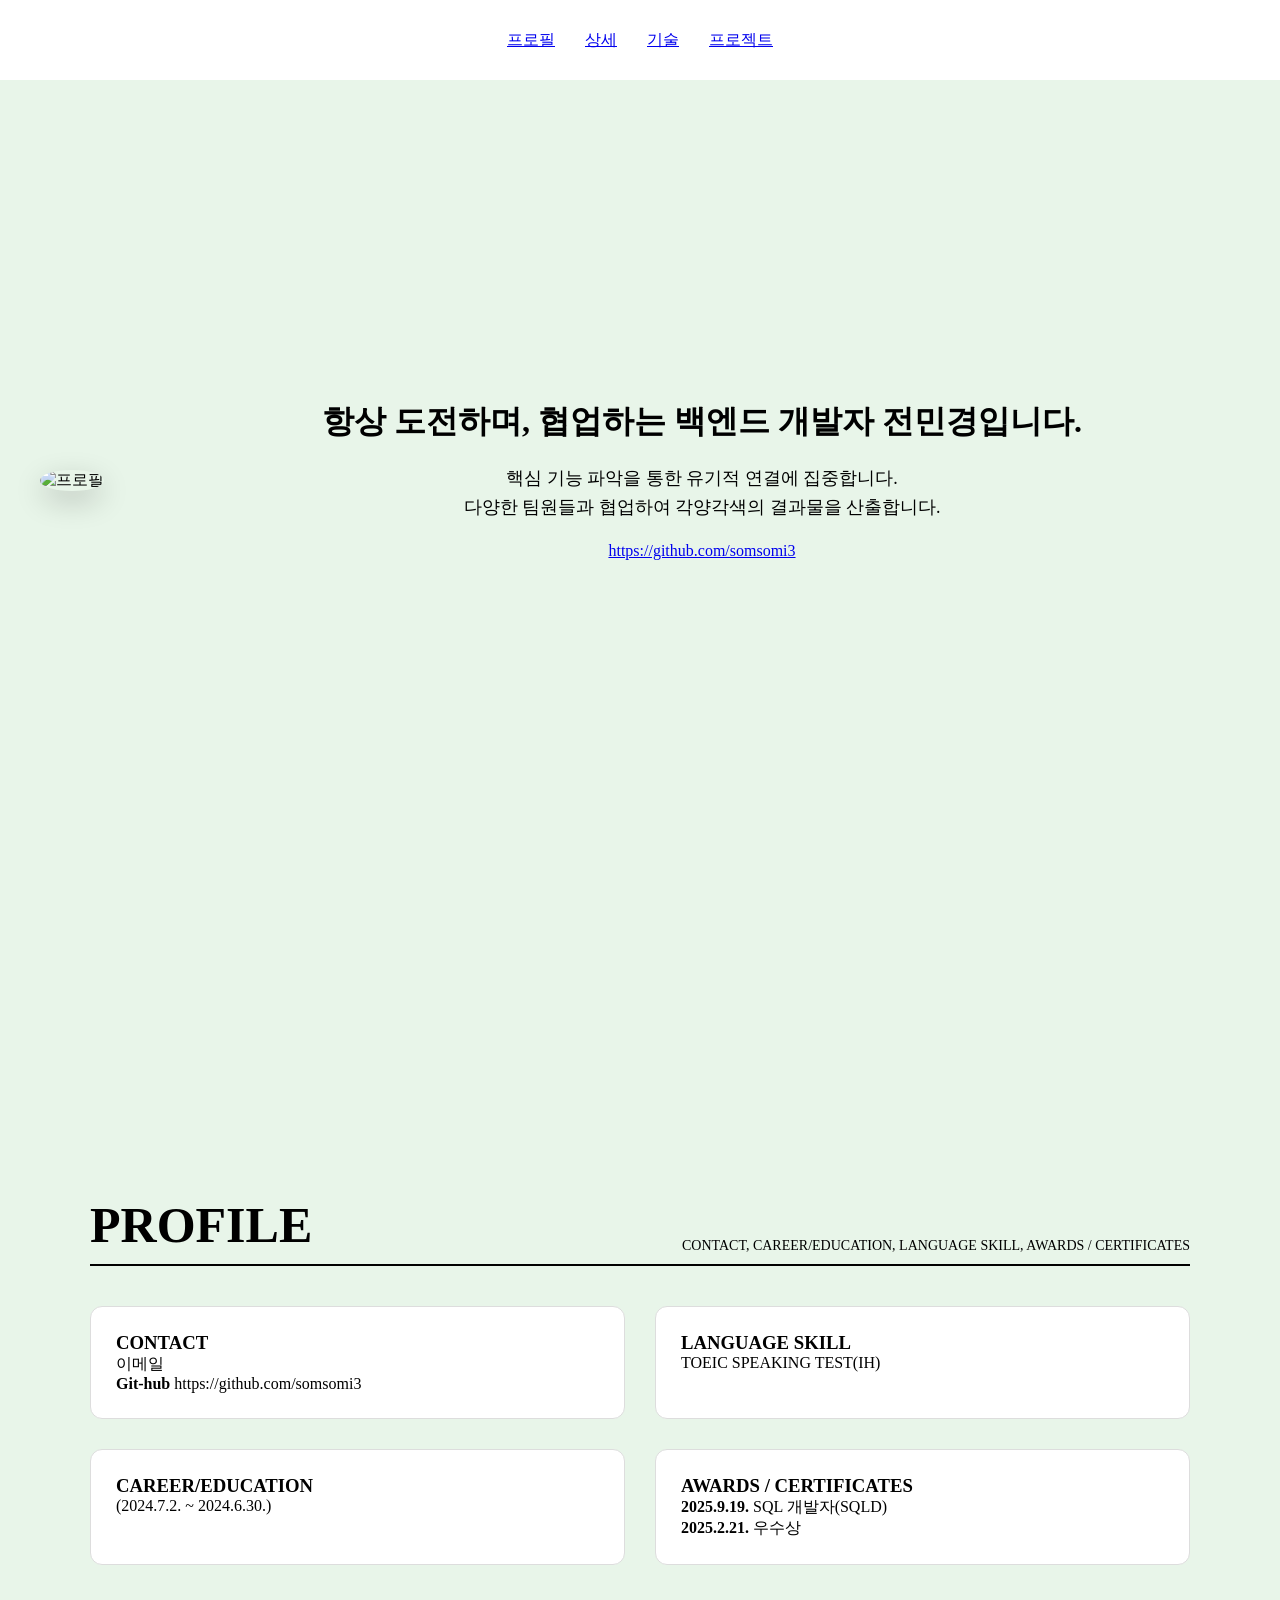
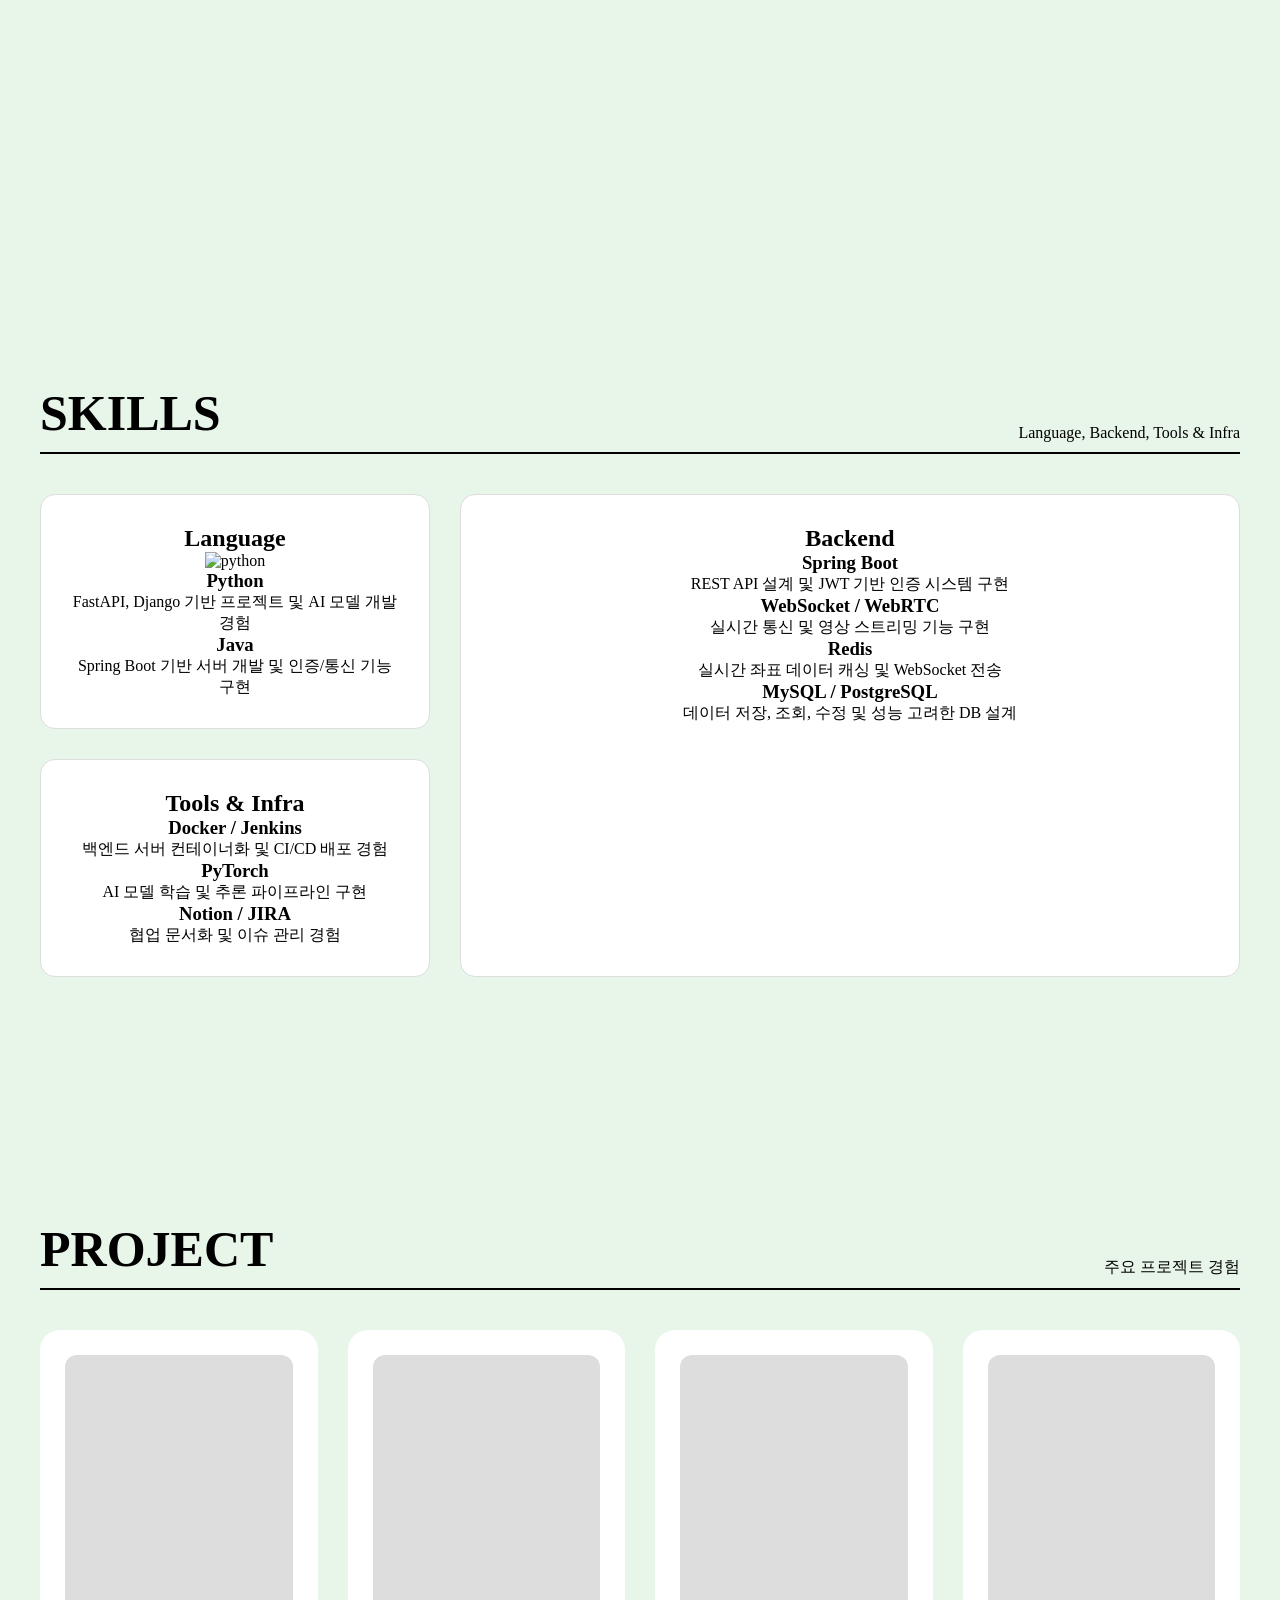
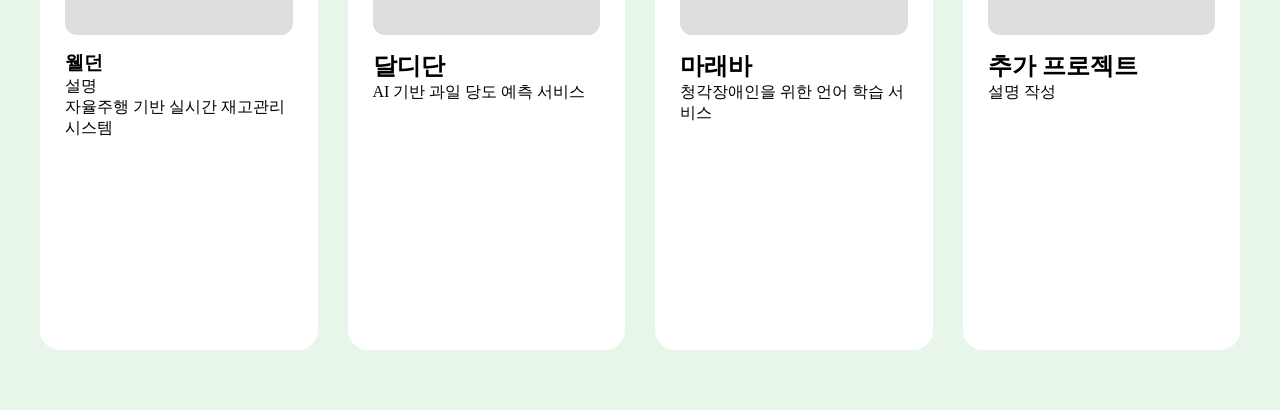
==== index.html @ eb0f0370 "feat: 포트폴리오 반응형 UI 개선 및 페이지 이동 기능 구현" ====
<!DOCTYPE html>
<html lang="ko">
<head>
  <meta charset="UTF-8">
  <title>배추 포트폴리오</title>
  <link rel="stylesheet" href="css/style.css">
</head>

<body>

<nav class="navbar">
  <a href="#page1">프로필</a>
  <a href="#page2">상세</a>
  <a href="#page3">기술</a>
  <a href="#page4">프로젝트</a>
</nav>

<section id="page1" class="page first-page">
  <div class="profile-container">

    <!-- 왼쪽 사진 -->
    <div class="profile-left">
      <img src="profile.jpg" alt="프로필">
    </div>

    <!-- 오른쪽 내용 -->
    <div class="profile-right">
      <h1>항상 도전하며, 협업하는 백엔드 개발자 전민경입니다.</h1>

      <p class="desc">
        핵심 기능 파악을 통한 유기적 연결에 집중합니다.<br>
        다양한 팀원들과 협업하여 각양각색의 결과물을 산출합니다.
      </p>

      <a href="https://github.com/somsomi3" target="_blank">
        https://github.com/somsomi3
      </a>
    </div>

  </div>
</section>

<section id="page2" class="page">
  <div class="detail-container">

    <!-- 제목 -->
    <div class="detail-header">
      <h1>PROFILE</h1>
      <p>CONTACT, CAREER/EDUCATION, LANGUAGE SKILL, AWARDS / CERTIFICATES</p>
    </div>

    <div class="detail-view">
    <!-- 내용 (🔥 구조 변경됨) -->
        <div class="detail-content">

        <div class="block">
            <h3>CONTACT</h3>
            <p>이메일</p>
            <p><b>Git-hub</b> https://github.com/somsomi3</p>
        </div>

        <div class="block">
            <h3>LANGUAGE SKILL</h3>
            <p>TOEIC SPEAKING TEST(IH)</p>
        </div>

        <div class="block">
            <h3>CAREER/EDUCATION</h3>
            <p>(2024.7.2. ~ 2024.6.30.)</p>
        </div>

        <div class="block">
            <h3>AWARDS / CERTIFICATES</h3>
            <p><b>2025.9.19.</b> SQL 개발자(SQLD)</p>
            <p><b>2025.2.21.</b> 우수상</p>
        </div>

        </div>
    </div>
    <!-- 🔥 dots -->
    <div class="dots detail-dots">
      <span class="dot active" onclick="goDetailSlide(0)"></span>
      <span class="dot" onclick="goDetailSlide(1)"></span>
      <span class="dot" onclick="goDetailSlide(2)"></span>
      <span class="dot" onclick="goDetailSlide(3)"></span>
    </div>

  </div>
</section>
<script>
function goDetailSlide(index) {
  const grid = document.querySelector('.detail-content');
  const view = document.querySelector('.detail-view');
  const dots = document.querySelectorAll('.detail-dots .dot');

  const viewWidth = view.clientWidth;

  grid.style.transform = `translateX(-${index * viewWidth}px)`;

  dots.forEach(dot => dot.classList.remove('active'));
  dots[index].classList.add('active');
}
</script>


<section id="page3" class="page">
  <div class="skill-container">

    <!-- 헤더 -->
    <div class="skill-header">
      <h1>SKILLS</h1>
      <p>Language, Backend, Tools & Infra</p>
    </div>

    <!-- 본문 -->
     <div class="skill-view">
    <div class="skill-grid">

      <!-- Language -->
      <div class="skill-card">
        <h2>Language</h2>

        <div class="skill-item">
          <div class="skill-row">
            <img src="icons/python.png" alt="python">
            <h3>Python</h3>
          </div>
          <p>FastAPI, Django 기반 프로젝트 및 AI 모델 개발 경험</p>
        </div>

        <div class="skill-item">
          <h3>Java</h3>
          <p>Spring Boot 기반 서버 개발 및 인증/통신 기능 구현</p>
        </div>
      </div>

      <!-- Backend (크게) -->
      <div class="skill-card backend">
        <h2>Backend</h2>

        <div class="skill-item">
          <h3>Spring Boot</h3>
          <p>REST API 설계 및 JWT 기반 인증 시스템 구현</p>
        </div>

        <div class="skill-item">
          <h3>WebSocket / WebRTC</h3>
          <p>실시간 통신 및 영상 스트리밍 기능 구현</p>
        </div>

        <div class="skill-item">
          <h3>Redis</h3>
          <p>실시간 좌표 데이터 캐싱 및 WebSocket 전송</p>
        </div>

        <div class="skill-item">
          <h3>MySQL / PostgreSQL</h3>
          <p>데이터 저장, 조회, 수정 및 성능 고려한 DB 설계</p>
        </div>
      </div>

      <!-- Tools -->
      <div class="skill-card">
        <h2>Tools & Infra</h2>

        <div class="skill-item">
          <h3>Docker / Jenkins</h3>
          <p>백엔드 서버 컨테이너화 및 CI/CD 배포 경험</p>
        </div>

        <div class="skill-item">
          <h3>PyTorch</h3>
          <p>AI 모델 학습 및 추론 파이프라인 구현</p>
        </div>

        <div class="skill-item">
          <h3>Notion / JIRA</h3>
          <p>협업 문서화 및 이슈 관리 경험</p>
        </div>
      </div>

    </div>
    </div>
    <div class="dots skill-dots">
        <span class="dot active" onclick="goSkillSlide(0)"></span>
        <span class="dot" onclick="goSkillSlide(1)"></span>
        <span class="dot" onclick="goSkillSlide(2)"></span>
    </div>
  </div>
  
</section>
<script>
function goSkillSlide(index) {
  const grid = document.querySelector('.skill-grid');
  const view = document.querySelector('.skill-view');
  const dots = document.querySelectorAll('.skill-dots .dot');

  const viewWidth = view.clientWidth;

  grid.style.transform = `translateX(-${index * viewWidth}px)`;

  dots.forEach(dot => dot.classList.remove('active'));
  dots[index].classList.add('active');
}
</script>


<section id="page4" class="page">
   <div class="project-container">
 
    <!-- 헤더 -->
    <div class="project-header">
      <h1>PROJECT</h1>
      <p>주요 프로젝트 경험</p>
    </div>

    <!-- 카드 영역 -->
    <div class="project-view">
      <div class="project-grid">


        <a href="projects/welldone.html" class="project-card">
            <div class="card-image"></div>
            <h3>웰던</h3>
            <p>설명</p>
            <p>자율주행 기반 실시간 재고관리 시스템</p>
        </a>


        <div class="project-card">
        <div class="card-image"></div>
        <h2>달디단</h2>
        <p>AI 기반 과일 당도 예측 서비스</p>
        </div>

        <div class="project-card">
        <div class="card-image"></div>
        <h2>마래바</h2>
        <p>청각장애인을 위한 언어 학습 서비스</p>
        </div>

        <div class="project-card">
        <div class="card-image"></div>
        <h2>추가 프로젝트</h2>
        <p>설명 작성</p>
        </div>

      </div>
    </div>

        <!-- 🔥 점 추가 -->
        <div class="dots">
        <span class="dot active" onclick="goSlide(0)"></span>
        <span class="dot" onclick="goSlide(1)"></span>
        <span class="dot" onclick="goSlide(2)"></span>
        <span class="dot" onclick="goSlide(3)"></span>
        </div>

  </div>
</section>
<script>
function goSlide(index) {
  const grid = document.querySelector('.project-grid');
  const view = document.querySelector('.project-view');
  const dots = document.querySelectorAll('.project-container .dot');

  const viewWidth = view.clientWidth; // 🔥 핵심 수정

  grid.style.transform = `translateX(-${index * viewWidth}px)`;

  dots.forEach(dot => dot.classList.remove('active'));
  dots[index].classList.add('active');
}
</script>
</body>
</html>
---- css/style.css ----
/* 기본 */
* {
  margin: 0;
  padding: 0;
  box-sizing: border-box;
}

html {
  scroll-behavior: smooth;
  scroll-snap-type: y mandatory;
}

/* 모바일에서는 snap 제거 (겹침 방지) */
/* @media (max-width: 900px) {
  html {
    /* scroll-snap-type: none; */
  /* } */
/* } */ */

body {
  font-family: sans-serif;
  
}

/* 네비 */
.navbar {
  position: fixed;
  top: 0;
  width: 100%;
  height: 80px;
  background: white;

  display: flex;
  justify-content: center;
  align-items: center;
  gap: 30px;

  z-index: 1000;
}

/* 페이지 공통 */
.page {
  min-height: 100vh; /* 🔥 핵심 */
  padding: 120px 40px 60px; /* 🔥 헤더 고려 */

  display: flex;
  justify-content: center;
  align-items: center; /* 🔥 가운데 ❌ → 위부터 */

  scroll-snap-align: start;
}

/* 색 */
#page1,
#page2,
#page3,
#page4 {
  background: #e8f5e9;
}

/* ========================= */
/* 1페이지 */
/* ========================= */

.profile-container {
  max-width: 1200px;
  width: 100%;

  display: flex;
  align-items: center;
  justify-content: space-between;
  gap: 60px;
}

/* 왼쪽 */
.profile-left img {
  width: 280px;
  height: 280px;
  object-fit: cover;
  border-radius: 50%;
  box-shadow: 0 10px 30px rgba(0,0,0,0.2);
}

/* 오른쪽 */
.profile-right {
  flex: 1;

  display: flex;
  flex-direction: column;
  align-items: center;

  text-align: center;
}

.profile-right h1 {
  font-size: 32px;
  margin-bottom: 20px;
}

.profile-right .desc {
  font-size: 18px;
  line-height: 1.6;
  margin-bottom: 20px;
}
@media (max-width: 900px) {
  #page1 {
    justify-content: center;
    align-items: center;
    text-align: center;
  }
}
/* ========================= */
/* 2페이지 */
/* ========================= */

.detail-container {
  width: 100%;
  max-width: 1100px;
}

/* 헤더 */
.detail-header {
  display: flex;
  justify-content: space-between;
  align-items: end;

  border-bottom: 2px solid black;
  padding-bottom: 10px;
  margin-bottom: 40px;
}

.detail-header h1 {
  font-size: 50px;
}

.detail-header p {
  font-size: 14px;
}

/* 카드 grid */
.detail-content {
  display: grid;
  grid-template-columns: repeat(2, 1fr);
  gap: 30px;
}

/* 카드 */
.block {
  border: 1px solid #ddd;
  padding: 25px;
  border-radius: 12px;
  background: white;

  transition: 0.3s;
}

.block:hover {
  transform: translateY(-5px);
  box-shadow: 0 10px 20px rgba(0,0,0,0.1);
}
.detail-dots{
  display: none;
  justify-content: center;
  gap: 10px;
  margin-top: 20px;
}

.dot.active {
  background: black;
}

/* 반응형 */
@media (max-width: 900px) {
  .detail-view {
    overflow: hidden;
    width: 100%;
  }

  .detail-content {
    grid-template-columns: 1fr;
    grid-template-columns: none;
    display: flex;

    position: relative;
    transition: transform 0.4s ease;
    gap: 0;

  }
  .block {
    min-width: 100%;
    flex-shrink: 0;
    margin: 0;
  }
  .dots {
    display: flex;
    justify-content: center;
    gap: 10px;
    margin-top: 20px;
  }
  .dot {
    width: 10px;
    height: 10px;
    background: #bbb;
    border-radius: 50%;
    cursor: pointer;
  }

}

/* ========================= */
/* 3페이지 */
/* ========================= */

.skill-container {
  width: 100%;
  max-width: 1400px;
}

/* 헤더 */
.skill-header {
  display: flex;
  justify-content: space-between;
  align-items: end;

  border-bottom: 2px solid black;
  padding-bottom: 10px;
  margin-bottom: 40px;
}

.skill-header h1 {
  font-size: 50px;
}

/* grid */
.skill-grid {
  display: grid;
  grid-template-columns: 1fr 2fr;
  gap: 30px;
}

/* 카드 */
.skill-card {
  border: 1px solid #ddd;
  border-radius: 15px;
  padding: 30px;
  background: white;

  text-align: center;
  transition: 0.3s;
}

.backend {
  grid-row: span 2;
}

.skill-card:hover {
  transform: translateY(-5px);
  box-shadow: 0 15px 30px rgba(0,0,0,0.1);
}

.dots {
  display: none;
  justify-content: center;
  gap: 10px;
  margin-top: 20px;
}

.dot.active {
  background: black;
}

/* 반응형 */
@media (max-width: 900px) {
  .backend {
    grid-row: auto;
  }
}

@media (max-width: 900px) {

  .skill-view {
    overflow: hidden;
    width: 100%;
  }

  .skill-grid {
    grid-template-columns: none;
    display: flex;

    position: relative;
    transition: transform 0.4s ease;
    gap: 0;

  }
  .skill-card {
    min-width: 100%;
    flex-shrink: 0;
    margin: 0;
  }
  .dots {
    display: flex;
    justify-content: center;
    gap: 10px;
    margin-top: 20px;
  }
  .dot {
    width: 10px;
    height: 10px;
    background: #bbb;
    border-radius: 50%;
    cursor: pointer;
  }

}
/* ========================= */
/* 4페이지 */
/* ========================= */

.project-container {
  width: 100%;
  max-width: 1600px;
}

/* 헤더 */
.project-header {
  display: flex;
  justify-content: space-between;
  align-items: end;

  border-bottom: 2px solid black;
  padding-bottom: 10px;
  margin-bottom: 40px;
}

.project-header h1 {
  font-size: 50px;
}

.project-grid {
  display: grid;
  grid-template-columns: repeat(4, 1fr);
  gap: 30px;

}

/* 카드 */
.project-card {
  background: white;
  border-radius: 20px;
  padding: 25px;

  display: flex;
  flex-direction: column;
  justify-content: space-between;

  transition: 0.3s;
  cursor: pointer;
  min-height: 620px; 

  text-decoration: none;
  color: inherit;
  display: block;
}

.card-image {
  height: 280px;
  background: #ddd;
  border-radius: 12px;
  margin-bottom: 15px;
}

.project-card:hover {
  transform: translateY(-10px) scale(1.03);
  box-shadow: 0 20px 40px rgba(0,0,0,0.15);
}


.dots {
  display: none;
  justify-content: center;
  gap: 10px;
  margin-top: 20px;
}

.dot.active {
  background: black;
}

/* 반응형 */

@media (max-width: 900px) {
  .page {
    justify-content: flex-start; /* 🔥 핵심 */
    align-items: flex-start;
  }
  .project-view {
    overflow: hidden;
    width: 100%;
    padding: 0;
    max-width: 100vw;
  }

  .project-grid {
    display: flex;
    
    justify-content: flex-start;
    width: 100%;
    transition: transform 0.4s ease;
    gap: 0;
  }

  .project-card {
    min-width: 100%;
    flex-shrink: 0;
    margin: 0;
  }
  .dots {
    display: flex;
    justify-content: center;
    gap: 10px;
    margin-top: 20px;
  }
  .dot {
    width: 10px;
    height: 10px;
    background: #bbb;
    border-radius: 50%;
    cursor: pointer;
  }
  /* .page {
    padding-left: 0;
    padding-right: 0;
  } */
}

.project-container {
  position: relative;
}

/* ========================= */
/* 웰던 상세 페이지 */
/* ========================= */

.welldone-container {
  max-width: 1200px;
  width: 100%;
  margin: 0 auto;
}

.welldone-title {
  font-size: 48px;
  margin-bottom: 40px;
}

/* 전체 구조 */
.welldone-content {
  display: flex;
  gap: 40px;
}

/* 왼쪽 */
.welldone-left {
  flex: 1;
}

/* 왼쪽 내부 */
.welldone-grid {
  display: grid;
  grid-template-columns: 1fr 1fr;
  gap: 20px;

  margin-bottom: 20px;
}

.welldone-grid div {
  background: white;
  padding: 20px;
  border-radius: 12px;
}

/* 오른쪽 */
.welldone-right {
  flex: 1;
}

.welldone-right img {
  width: 100%;
  border-radius: 15px;
}

/* 반응형 */
@media (max-width: 900px) {
  .welldone-content {
    flex-direction: column;
  }

  .welldone-grid {
    grid-template-columns: 1fr;
  }
}
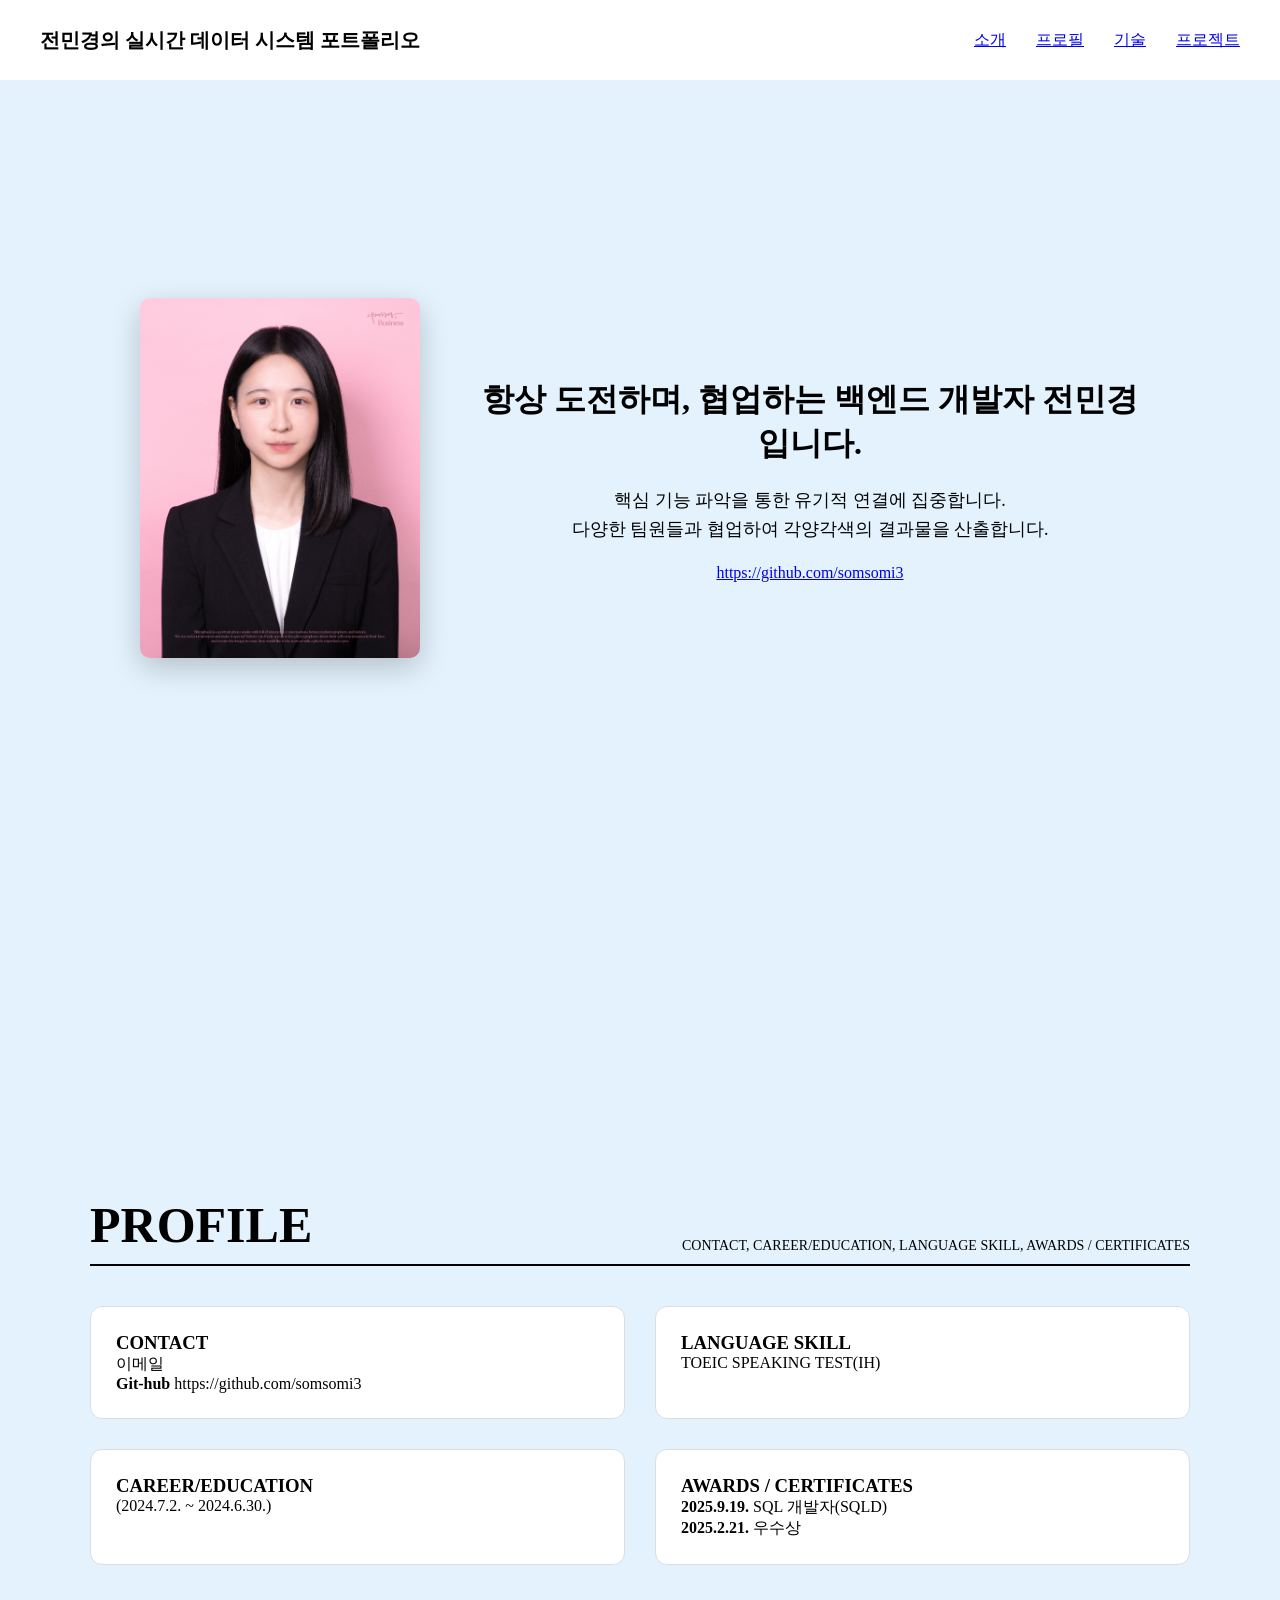
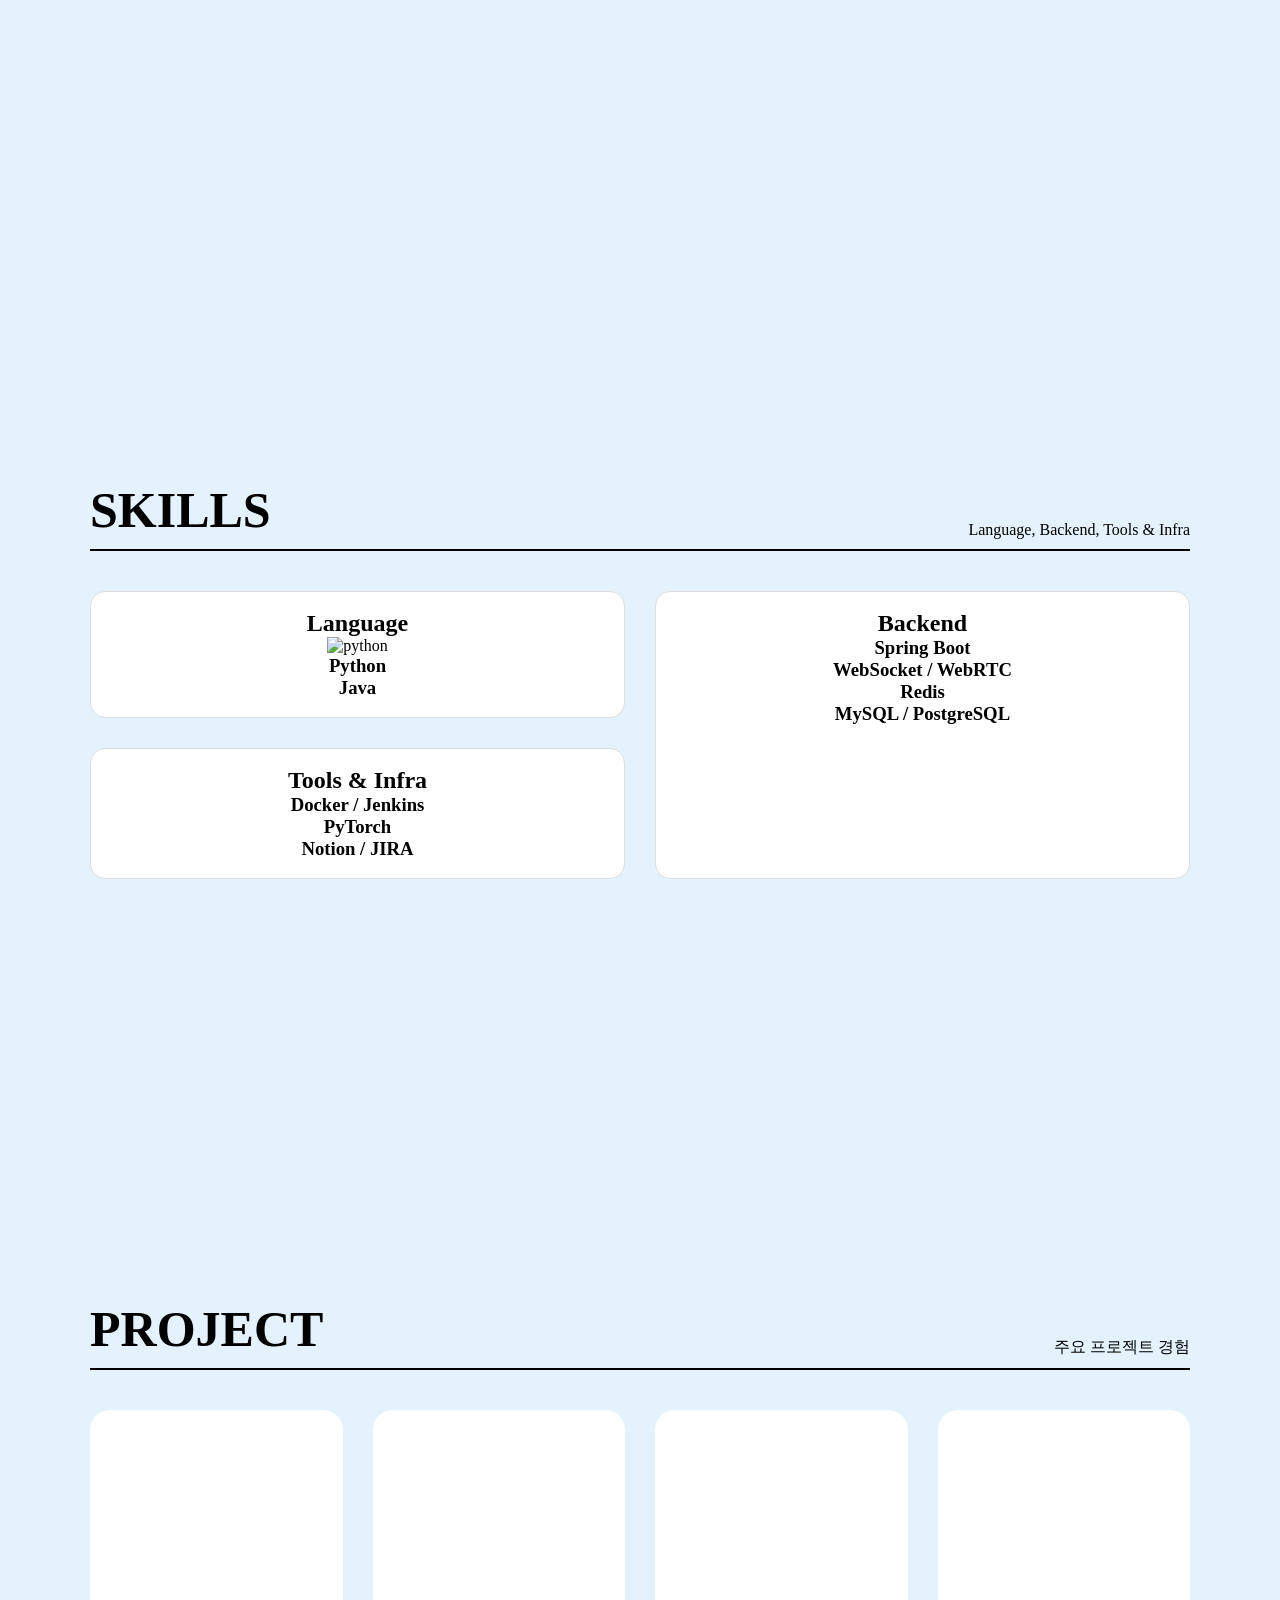
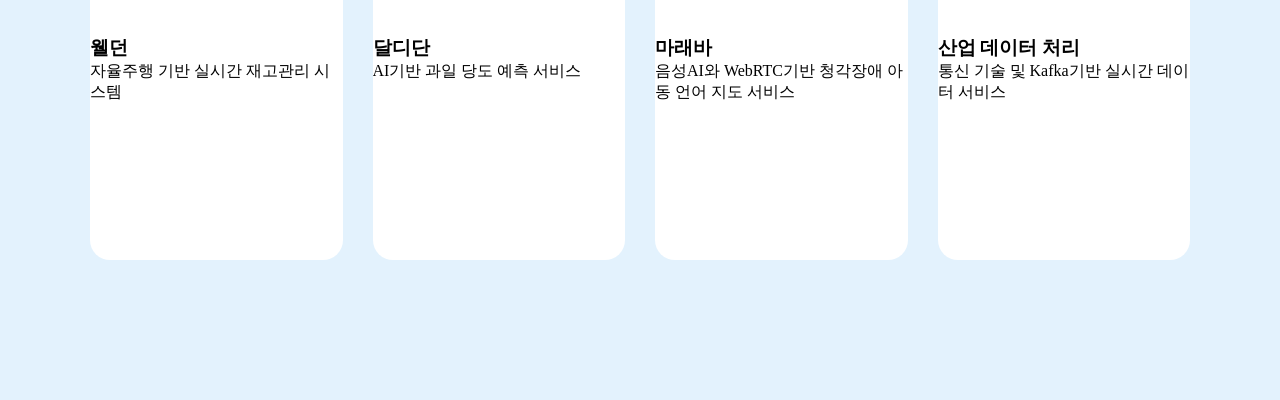
==== commit facd644c: "feat: 포트폴리오 프로젝트 상세 및 트러블슈팅 정리" ====
--- a/index.html
+++ b/index.html
@@ -9,10 +9,18 @@
 <body>
 
 <nav class="navbar">
-  <a href="#page1">프로필</a>
-  <a href="#page2">상세</a>
-  <a href="#page3">기술</a>
-  <a href="#page4">프로젝트</a>
+  <!-- 왼쪽 -->
+  <div class="navbar-title">
+    전민경의 실시간 데이터 시스템 포트폴리오
+  </div>
+
+  <!-- 오른쪽 -->
+  <div class="navbar-menu">
+    <a href="#page1">소개</a>
+    <a href="#page2">프로필</a>
+    <a href="#page3">기술</a>
+    <a href="#page4">프로젝트</a>
+  </div>
 </nav>
 
 <section id="page1" class="page first-page">
@@ -20,7 +28,7 @@
 
     <!-- 왼쪽 사진 -->
     <div class="profile-left">
-      <img src="profile.jpg" alt="프로필">
+      <img src="images/프로필사진.jpg" alt="프로필">
     </div>
 
     <!-- 오른쪽 내용 -->
@@ -125,12 +133,11 @@
             <img src="icons/python.png" alt="python">
             <h3>Python</h3>
           </div>
-          <p>FastAPI, Django 기반 프로젝트 및 AI 모델 개발 경험</p>
         </div>
 
         <div class="skill-item">
           <h3>Java</h3>
-          <p>Spring Boot 기반 서버 개발 및 인증/통신 기능 구현</p>
+
         </div>
       </div>
 
@@ -140,22 +147,18 @@
 
         <div class="skill-item">
           <h3>Spring Boot</h3>
-          <p>REST API 설계 및 JWT 기반 인증 시스템 구현</p>
         </div>
 
         <div class="skill-item">
           <h3>WebSocket / WebRTC</h3>
-          <p>실시간 통신 및 영상 스트리밍 기능 구현</p>
         </div>
 
         <div class="skill-item">
           <h3>Redis</h3>
-          <p>실시간 좌표 데이터 캐싱 및 WebSocket 전송</p>
         </div>
 
         <div class="skill-item">
           <h3>MySQL / PostgreSQL</h3>
-          <p>데이터 저장, 조회, 수정 및 성능 고려한 DB 설계</p>
         </div>
       </div>
 
@@ -165,17 +168,14 @@
 
         <div class="skill-item">
           <h3>Docker / Jenkins</h3>
-          <p>백엔드 서버 컨테이너화 및 CI/CD 배포 경험</p>
         </div>
 
         <div class="skill-item">
           <h3>PyTorch</h3>
-          <p>AI 모델 학습 및 추론 파이프라인 구현</p>
         </div>
 
         <div class="skill-item">
           <h3>Notion / JIRA</h3>
-          <p>협업 문서화 및 이슈 관리 경험</p>
         </div>
       </div>
 
@@ -220,30 +220,49 @@
 
 
         <a href="projects/welldone.html" class="project-card">
-            <div class="card-image"></div>
-            <h3>웰던</h3>
-            <p>설명</p>
-            <p>자율주행 기반 실시간 재고관리 시스템</p>
-        </a>
-
-
-        <div class="project-card">
-        <div class="card-image"></div>
-        <h2>달디단</h2>
-        <p>AI 기반 과일 당도 예측 서비스</p>
-        </div>
-
-        <div class="project-card">
-        <div class="card-image"></div>
-        <h2>마래바</h2>
-        <p>청각장애인을 위한 언어 학습 서비스</p>
-        </div>
-
-        <div class="project-card">
-        <div class="card-image"></div>
-        <h2>추가 프로젝트</h2>
-        <p>설명 작성</p>
-        </div>
+            <div class="card-image"
+                style="background-image: url('images/welldone.png');">
+            </div>
+
+            <div class="card-content">
+              <h3>웰던</h3>
+              <p>자율주행 기반 실시간 재고관리 시스템</p>
+            </div>
+        </a>
+
+
+        <a href="projects/daldidan.html" class="project-card">
+            <div class="card-image"
+                style="background-image: url('images/welldone.png');">
+            </div>
+
+            <div class="card-content">
+              <h3>달디단</h3>
+              <p>AI기반 과일 당도 예측 서비스</p>
+            </div>
+        </a>
+
+        <a href="projects/maraeba.html" class="project-card">
+            <div class="card-image"
+                style="background-image: url('images/welldone.png');">
+            </div>
+
+            <div class="card-content">
+              <h3>마래바</h3>
+              <p>음성AI와 WebRTC기반 청각장애 아동 언어 지도 서비스</p>
+            </div>
+        </a>
+
+        <a href="projects/dataflow.html" class="project-card">
+            <div class="card-image"
+                style="background-image: url('images/welldone.png');">
+            </div>
+
+            <div class="card-content">
+              <h3>산업 데이터 처리</h3>
+              <p>통신 기술 및 Kafka기반 실시간 데이터 서비스</p>
+            </div>
+        </a>
 
       </div>
     </div>
--- a/css/style.css
+++ b/css/style.css
@@ -31,22 +31,35 @@
   background: white;
 
   display: flex;
-  justify-content: center;
+  justify-content: space-between; /* 🔥 핵심 */
   align-items: center;
+
+  padding: 0 40px; /* 양쪽 여백 */
+
+  z-index: 1000;
+}
+
+/* 왼쪽 타이틀 */
+.navbar-title {
+  font-size: 20px;
+  font-weight: bold;
+}
+
+/* 오른쪽 메뉴 */
+.navbar-menu {
+  display: flex;
   gap: 30px;
-
-  z-index: 1000;
 }
 
 /* 페이지 공통 */
 .page {
-  min-height: 100vh; /* 🔥 핵심 */
+    height: 100vh; /* 🔥 핵심 */
   padding: 120px 40px 60px; /* 🔥 헤더 고려 */
 
   display: flex;
   justify-content: center;
   align-items: center; /* 🔥 가운데 ❌ → 위부터 */
-
+ box-sizing: border-box;
   scroll-snap-align: start;
 }
 
@@ -55,7 +68,7 @@
 #page2,
 #page3,
 #page4 {
-  background: #e8f5e9;
+  background: #e3f2fd;
 }
 
 /* ========================= */
@@ -63,21 +76,21 @@
 /* ========================= */
 
 .profile-container {
-  max-width: 1200px;
+  max-width: 1000px;
   width: 100%;
 
   display: flex;
   align-items: center;
-  justify-content: space-between;
+  justify-content: center;
   gap: 60px;
 }
 
 /* 왼쪽 */
 .profile-left img {
   width: 280px;
-  height: 280px;
-  object-fit: cover;
-  border-radius: 50%;
+  height: auto;        /* 🔥 비율 유지 */
+  object-fit: contain; /* 🔥 안 잘림 */
+  border-radius: 10px; /* 🔥 살짝 둥글게 (선택) */
   box-shadow: 0 10px 30px rgba(0,0,0,0.2);
 }
 
@@ -108,6 +121,33 @@
     align-items: center;
     text-align: center;
   }
+}
+
+@media (max-width: 900px) {
+
+  .profile-container {
+    flex-direction: column; /* 🔥 세로 */
+    align-items: center;
+    gap: 24px;
+  }
+
+  .profile-left img {
+    width: 200px; /* 🔥 모바일에서 작게 */
+  }
+
+  .profile-right {
+    align-items: center; /* 🔥 가운데 */
+    text-align: center;
+  }
+
+  .profile-right h1 {
+    font-size: 24px;
+  }
+
+  .profile-right .desc {
+    font-size: 14px;
+  }
+
 }
 /* ========================= */
 /* 2페이지 */
@@ -213,7 +253,8 @@
 
 .skill-container {
   width: 100%;
-  max-width: 1400px;
+  max-width: 1100px;
+    margin: 0 auto; 
 }
 
 /* 헤더 */
@@ -234,7 +275,7 @@
 /* grid */
 .skill-grid {
   display: grid;
-  grid-template-columns: 1fr 2fr;
+  grid-template-columns: 1fr 1fr;
   gap: 30px;
 }
 
@@ -242,7 +283,7 @@
 .skill-card {
   border: 1px solid #ddd;
   border-radius: 15px;
-  padding: 30px;
+  padding: 18px;   
   background: white;
 
   text-align: center;
@@ -286,7 +327,7 @@
   .skill-grid {
     grid-template-columns: none;
     display: flex;
-
+    
     position: relative;
     transition: transform 0.4s ease;
     gap: 0;
@@ -318,7 +359,7 @@
 
 .project-container {
   width: 100%;
-  max-width: 1600px;
+  max-width: 1100px;
 }
 
 /* 헤더 */
@@ -347,26 +388,27 @@
 .project-card {
   background: white;
   border-radius: 20px;
-  padding: 25px;
 
   display: flex;
   flex-direction: column;
-  justify-content: space-between;
+
+  overflow: hidden; /* 🔥 중요 */
+  padding: 0;       /* 🔥 제거 */
 
   transition: 0.3s;
   cursor: pointer;
-  min-height: 620px; 
-
+
+  height: 450px;    /* 🔥 고정 높이 추천 */
   text-decoration: none;
   color: inherit;
-  display: block;
 }
 
 .card-image {
-  height: 280px;
-  background: #ddd;
-  border-radius: 12px;
-  margin-bottom: 15px;
+  height: 50%;
+  width: 100%;
+
+  background-size: cover;
+  background-position: center;
 }
 
 .project-card:hover {
@@ -437,64 +479,3 @@
   position: relative;
 }
 
-/* ========================= */
-/* 웰던 상세 페이지 */
-/* ========================= */
-
-.welldone-container {
-  max-width: 1200px;
-  width: 100%;
-  margin: 0 auto;
-}
-
-.welldone-title {
-  font-size: 48px;
-  margin-bottom: 40px;
-}
-
-/* 전체 구조 */
-.welldone-content {
-  display: flex;
-  gap: 40px;
-}
-
-/* 왼쪽 */
-.welldone-left {
-  flex: 1;
-}
-
-/* 왼쪽 내부 */
-.welldone-grid {
-  display: grid;
-  grid-template-columns: 1fr 1fr;
-  gap: 20px;
-
-  margin-bottom: 20px;
-}
-
-.welldone-grid div {
-  background: white;
-  padding: 20px;
-  border-radius: 12px;
-}
-
-/* 오른쪽 */
-.welldone-right {
-  flex: 1;
-}
-
-.welldone-right img {
-  width: 100%;
-  border-radius: 15px;
-}
-
-/* 반응형 */
-@media (max-width: 900px) {
-  .welldone-content {
-    flex-direction: column;
-  }
-
-  .welldone-grid {
-    grid-template-columns: 1fr;
-  }
-}
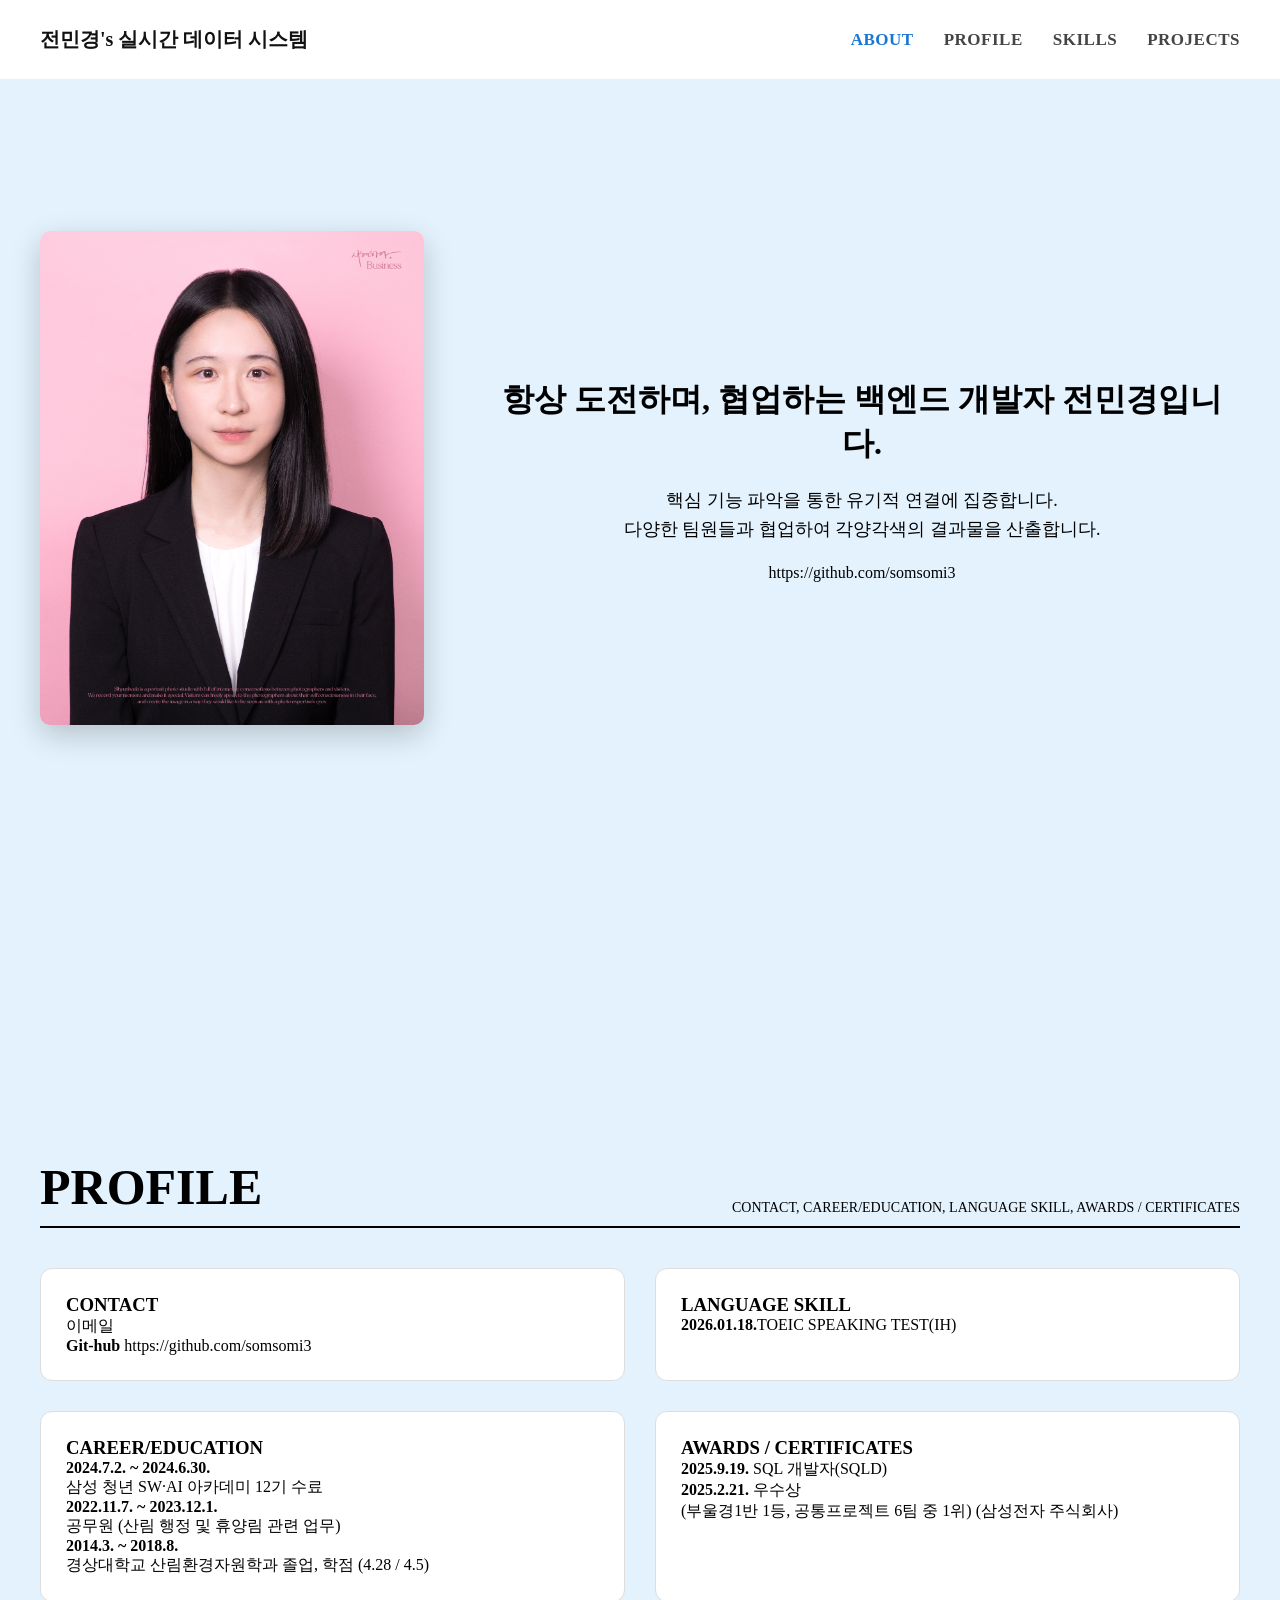
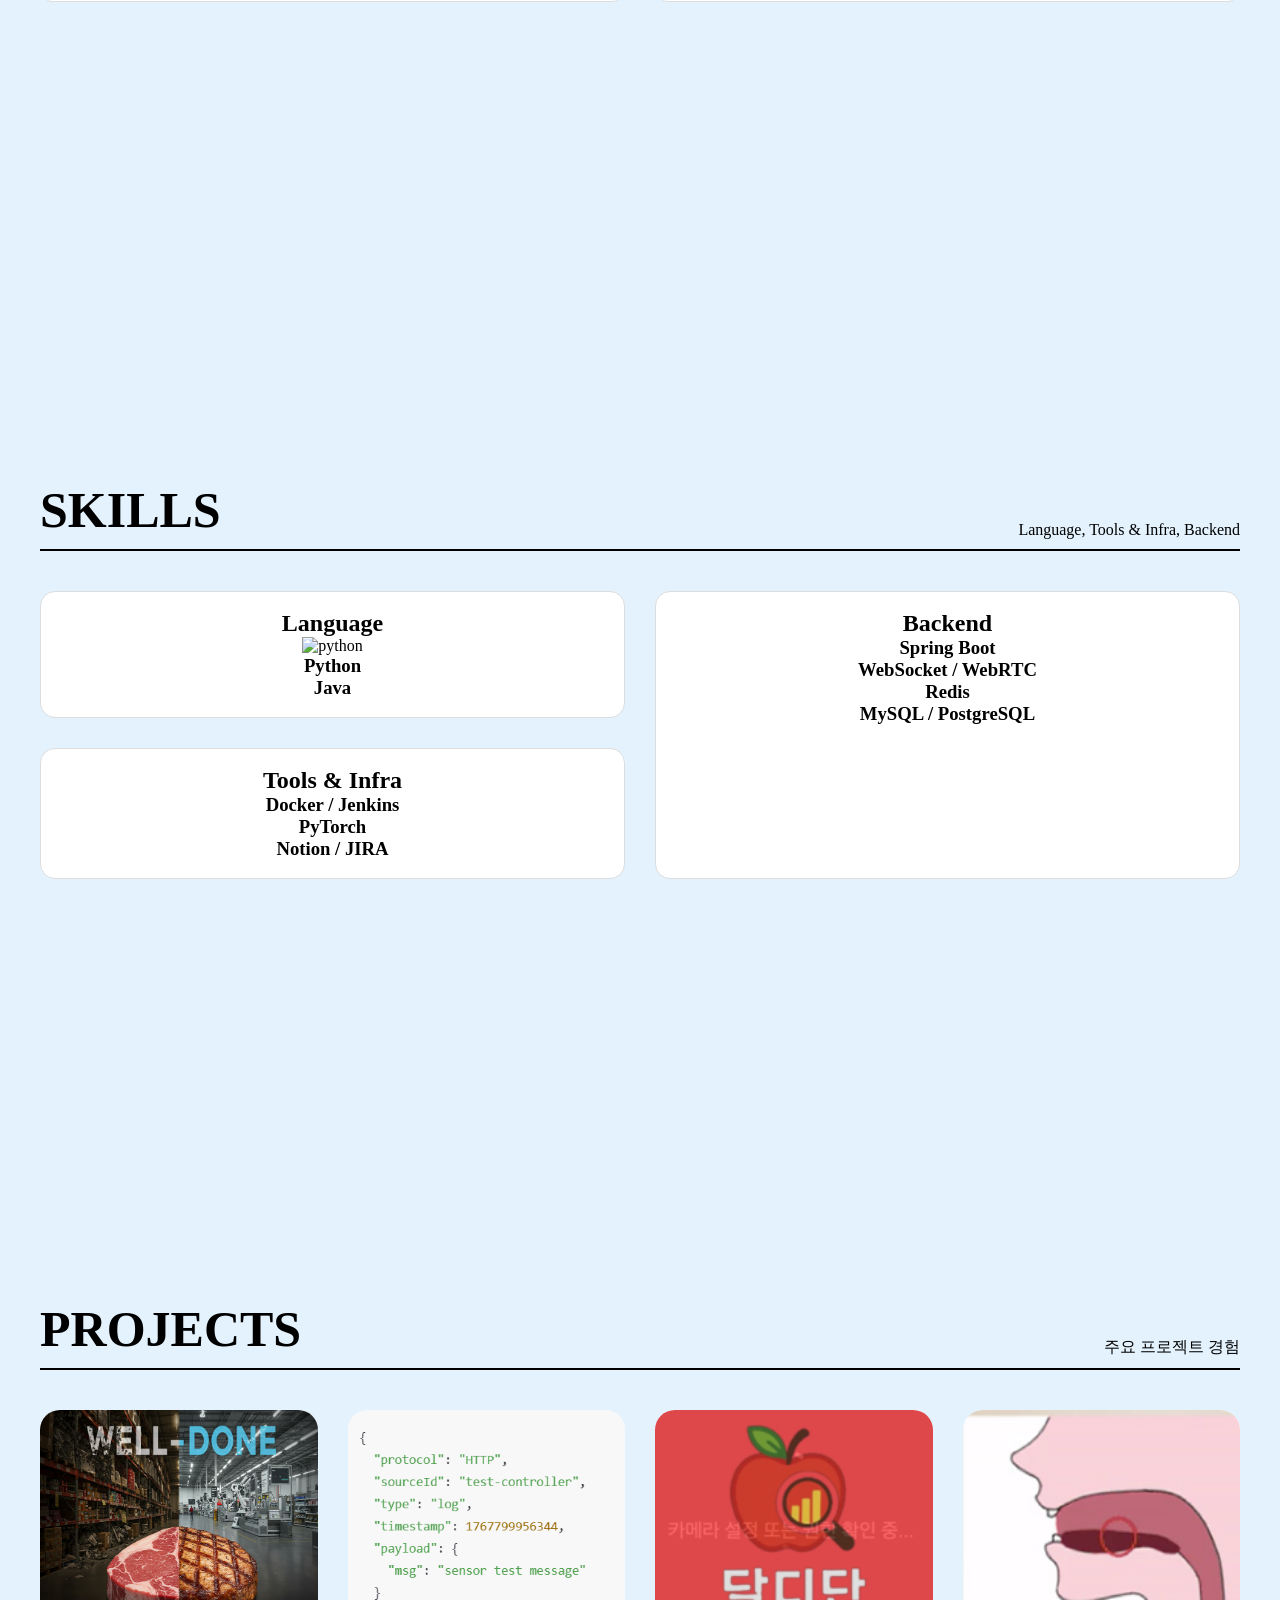
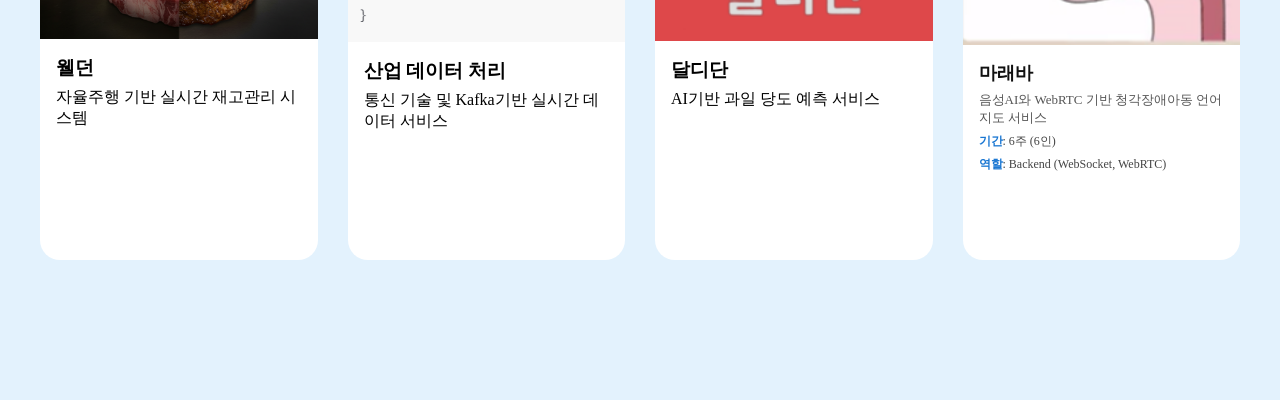
==== commit 40c17ce7: "feat: 프로젝트 상세 페이지 개선 및 포트폴리오 UI , 네비바 스타일 정리" ====
--- a/index.html
+++ b/index.html
@@ -11,15 +11,15 @@
 <nav class="navbar">
   <!-- 왼쪽 -->
   <div class="navbar-title">
-    전민경의 실시간 데이터 시스템 포트폴리오
+    <a href="#page1">전민경's 실시간 데이터 시스템</a>
   </div>
 
   <!-- 오른쪽 -->
   <div class="navbar-menu">
-    <a href="#page1">소개</a>
-    <a href="#page2">프로필</a>
-    <a href="#page3">기술</a>
-    <a href="#page4">프로젝트</a>
+    <a href="#page1" class="nav-link active">ABOUT</a>
+    <a href="#page2" class="nav-link">PROFILE</a>
+    <a href="#page3" class="nav-link">SKILLS</a>
+    <a href="#page4" class="nav-link">PROJECTS</a>
   </div>
 </nav>
 
@@ -58,7 +58,7 @@
     </div>
 
     <div class="detail-view">
-    <!-- 내용 (🔥 구조 변경됨) -->
+    <!-- 내용 (구조 변경됨) -->
         <div class="detail-content">
 
         <div class="block">
@@ -69,23 +69,28 @@
 
         <div class="block">
             <h3>LANGUAGE SKILL</h3>
-            <p>TOEIC SPEAKING TEST(IH)</p>
+            <p><b>2026.01.18.</b>TOEIC SPEAKING TEST(IH)</p>
         </div>
 
         <div class="block">
             <h3>CAREER/EDUCATION</h3>
-            <p>(2024.7.2. ~ 2024.6.30.)</p>
+            <p><b>2024.7.2. ~ 2024.6.30.</b><br>삼성 청년 SW·AI 아카데미 12기 수료</p>
+            <p><b>2022.11.7. ~ 2023.12.1.</b><br>공무원 (산림 행정 및 휴양림 관련 업무)</p>
+            <p><b>2014.3. ~ 2018.8.</b><br>경상대학교 산림환경자원학과 졸업, 학점 (4.28 / 4.5)</p>
         </div>
 
         <div class="block">
             <h3>AWARDS / CERTIFICATES</h3>
             <p><b>2025.9.19.</b> SQL 개발자(SQLD)</p>
-            <p><b>2025.2.21.</b> 우수상</p>
-        </div>
-
-        </div>
-    </div>
-    <!-- 🔥 dots -->
+            <p><b>2025.2.21.</b> 우수상<br>
+            (부울경1반 1등, 공통프로젝트 6팀 중 1위)
+            (삼성전자 주식회사)
+            </p>
+        </div>
+
+        </div>
+    </div>
+    <!-- dots -->
     <div class="dots detail-dots">
       <span class="dot active" onclick="goDetailSlide(0)"></span>
       <span class="dot" onclick="goDetailSlide(1)"></span>
@@ -117,7 +122,7 @@
     <!-- 헤더 -->
     <div class="skill-header">
       <h1>SKILLS</h1>
-      <p>Language, Backend, Tools & Infra</p>
+      <p>Language, Tools & Infra, Backend</p>
     </div>
 
     <!-- 본문 -->
@@ -210,7 +215,7 @@
  
     <!-- 헤더 -->
     <div class="project-header">
-      <h1>PROJECT</h1>
+      <h1>PROJECTS</h1>
       <p>주요 프로젝트 경험</p>
     </div>
 
@@ -220,8 +225,8 @@
 
 
         <a href="projects/welldone.html" class="project-card">
-            <div class="card-image"
-                style="background-image: url('images/welldone.png');">
+            <div class="card-image">
+              <img src="images/웰던메인.png">
             </div>
 
             <div class="card-content">
@@ -230,10 +235,20 @@
             </div>
         </a>
 
+        <a href="projects/dataflow.html" class="project-card">
+            <div class="card-image">
+              <img src="images/산업시스템메인.png">
+            </div>
+
+            <div class="card-content">
+              <h3>산업 데이터 처리</h3>
+              <p>통신 기술 및 Kafka기반 실시간 데이터 서비스</p>
+            </div>
+        </a>
 
         <a href="projects/daldidan.html" class="project-card">
-            <div class="card-image"
-                style="background-image: url('images/welldone.png');">
+            <div class="card-image">
+              <img src="images/달디단메인.png">
             </div>
 
             <div class="card-content">
@@ -243,31 +258,33 @@
         </a>
 
         <a href="projects/maraeba.html" class="project-card">
-            <div class="card-image"
-                style="background-image: url('images/welldone.png');">
+            <div class="card-image">
+              <img src="images/마래바메인.png">
             </div>
 
             <div class="card-content">
-              <h3>마래바</h3>
-              <p>음성AI와 WebRTC기반 청각장애 아동 언어 지도 서비스</p>
+              <h3 class="project-title">마래바</h3>
+
+              <p class="project-desc">
+                음성AI와 WebRTC 기반 청각장애아동 언어지도 서비스
+              </p>
+
+              <p class="project-meta">
+                <span class="label">기간</span>: 6주 (6인)
+              </p>
+
+              <p class="project-meta">
+                <span class="label">역할</span>: Backend (WebSocket, WebRTC)
+              </p>
             </div>
         </a>
 
-        <a href="projects/dataflow.html" class="project-card">
-            <div class="card-image"
-                style="background-image: url('images/welldone.png');">
-            </div>
-
-            <div class="card-content">
-              <h3>산업 데이터 처리</h3>
-              <p>통신 기술 및 Kafka기반 실시간 데이터 서비스</p>
-            </div>
-        </a>
+
 
       </div>
     </div>
 
-        <!-- 🔥 점 추가 -->
+        <!-- 점 추가 -->
         <div class="dots">
         <span class="dot active" onclick="goSlide(0)"></span>
         <span class="dot" onclick="goSlide(1)"></span>
@@ -283,7 +300,7 @@
   const view = document.querySelector('.project-view');
   const dots = document.querySelectorAll('.project-container .dot');
 
-  const viewWidth = view.clientWidth; // 🔥 핵심 수정
+  const viewWidth = view.clientWidth;
 
   grid.style.transform = `translateX(-${index * viewWidth}px)`;
 
@@ -291,5 +308,27 @@
   dots[index].classList.add('active');
 }
 </script>
+<script>
+const sections = document.querySelectorAll("section");
+const navLinks = document.querySelectorAll(".nav-link");
+
+window.addEventListener("scroll", () => {
+  let current = "";
+
+  sections.forEach(section => {
+    const sectionTop = section.offsetTop - 120;
+    if (scrollY >= sectionTop) {
+      current = section.getAttribute("id");
+    }
+  });
+
+  navLinks.forEach(link => {
+    link.classList.remove("active");
+    if (link.getAttribute("href") === "#" + current) {
+      link.classList.add("active");
+    }
+  });
+});
+</script>
 </body>
 </html>
--- a/css/style.css
+++ b/css/style.css
@@ -4,7 +4,17 @@
   padding: 0;
   box-sizing: border-box;
 }
-
+a,
+a:visited,
+a:hover,
+a:active {
+  text-decoration: none;
+}
+a,
+a:visited {
+  text-decoration: none;
+  color: inherit; /* 부모 색 따라감 */
+}
 html {
   scroll-behavior: smooth;
   scroll-snap-type: y mandatory;
@@ -76,18 +86,19 @@
 /* ========================= */
 
 .profile-container {
-  max-width: 1000px;
+  width: 100%;       
+  max-width: 1600px;
   width: 100%;
-
-  display: flex;
   align-items: center;
+  display: flex;
+
   justify-content: center;
   gap: 60px;
 }
 
 /* 왼쪽 */
 .profile-left img {
-  width: 280px;
+  width: clamp(280px, 30vw, 420px);
   height: auto;        /* 🔥 비율 유지 */
   object-fit: contain; /* 🔥 안 잘림 */
   border-radius: 10px; /* 🔥 살짝 둥글게 (선택) */
@@ -132,11 +143,11 @@
   }
 
   .profile-left img {
-    width: 200px; /* 🔥 모바일에서 작게 */
+    width: 200px; 
   }
 
   .profile-right {
-    align-items: center; /* 🔥 가운데 */
+    align-items: center; 
     text-align: center;
   }
 
@@ -154,8 +165,9 @@
 /* ========================= */
 
 .detail-container {
-  width: 100%;
-  max-width: 1100px;
+  width: 100%; 
+  max-width: 1600px;
+  align-items: center;
 }
 
 /* 헤더 */
@@ -252,9 +264,10 @@
 /* ========================= */
 
 .skill-container {
+  max-width: 1600px;
   width: 100%;
-  max-width: 1100px;
-    margin: 0 auto; 
+  align-items: center;
+
 }
 
 /* 헤더 */
@@ -358,8 +371,9 @@
 /* ========================= */
 
 .project-container {
+  max-width: 1600px;
   width: 100%;
-  max-width: 1100px;
+  align-items: center;
 }
 
 /* 헤더 */
@@ -402,13 +416,15 @@
   text-decoration: none;
   color: inherit;
 }
-
 .card-image {
-  height: 50%;
+  height: auto;
+  overflow: hidden;
+}
+
+.card-image img {
   width: 100%;
-
-  background-size: cover;
-  background-position: center;
+  height: 100%;
+  object-fit: cover; /* 🔥 핵심 */
 }
 
 .project-card:hover {
@@ -479,3 +495,82 @@
   position: relative;
 }
 
+/* 카드 텍스트 영역 */
+.card-content {
+  padding: 16px;
+  display: flex;
+  flex-direction: column;
+  gap: 6px;
+}
+
+/* 제목 */
+.project-title {
+  font-size: 18px;
+  font-weight: 700;
+  color: #111; /* 🔥 진한색 */
+}
+
+/* 설명 */
+.project-desc {
+  font-size: 13px;
+  color: #555;
+  line-height: 1.4;
+}
+
+/* 메타 정보 */
+.project-meta {
+  font-size: 12px;
+  color: #444;
+}
+
+/* 🔥 강조 (기간 / 역할) */
+.project-meta .label {
+  color: #1976D2;   /* 🔥 진한 파란색 */
+  font-weight: 600;
+}
+
+/* 타이틀 */
+.navbar-title a {
+  font-size: 20px;
+  font-weight: 700;
+  color: #111;
+  text-decoration: none;
+}
+
+/* 메뉴 */
+.navbar-menu {
+  display: flex;
+  gap: 30px;
+}
+
+/* 링크 기본 */
+.nav-link {
+  font-size: 15px;
+  font-weight: 500;
+  color: #444;
+  text-decoration: none;
+  letter-spacing: 0.5px;
+  transition: 0.2s;
+}
+
+/* hover */
+.nav-link:hover {
+  color: #1976D2;
+  font-weight: 600;
+}
+
+/* 현재 선택된 메뉴 */
+.nav-link.active {
+  color: #1976D2;
+  font-weight: 700;
+}
+
+/* 네비 전체 */
+.navbar {
+  border-bottom: 1px solid #eee;
+}
+
+.navbar-menu a {
+  font-size: 17px;  
+  font-weight: 600;  
+}
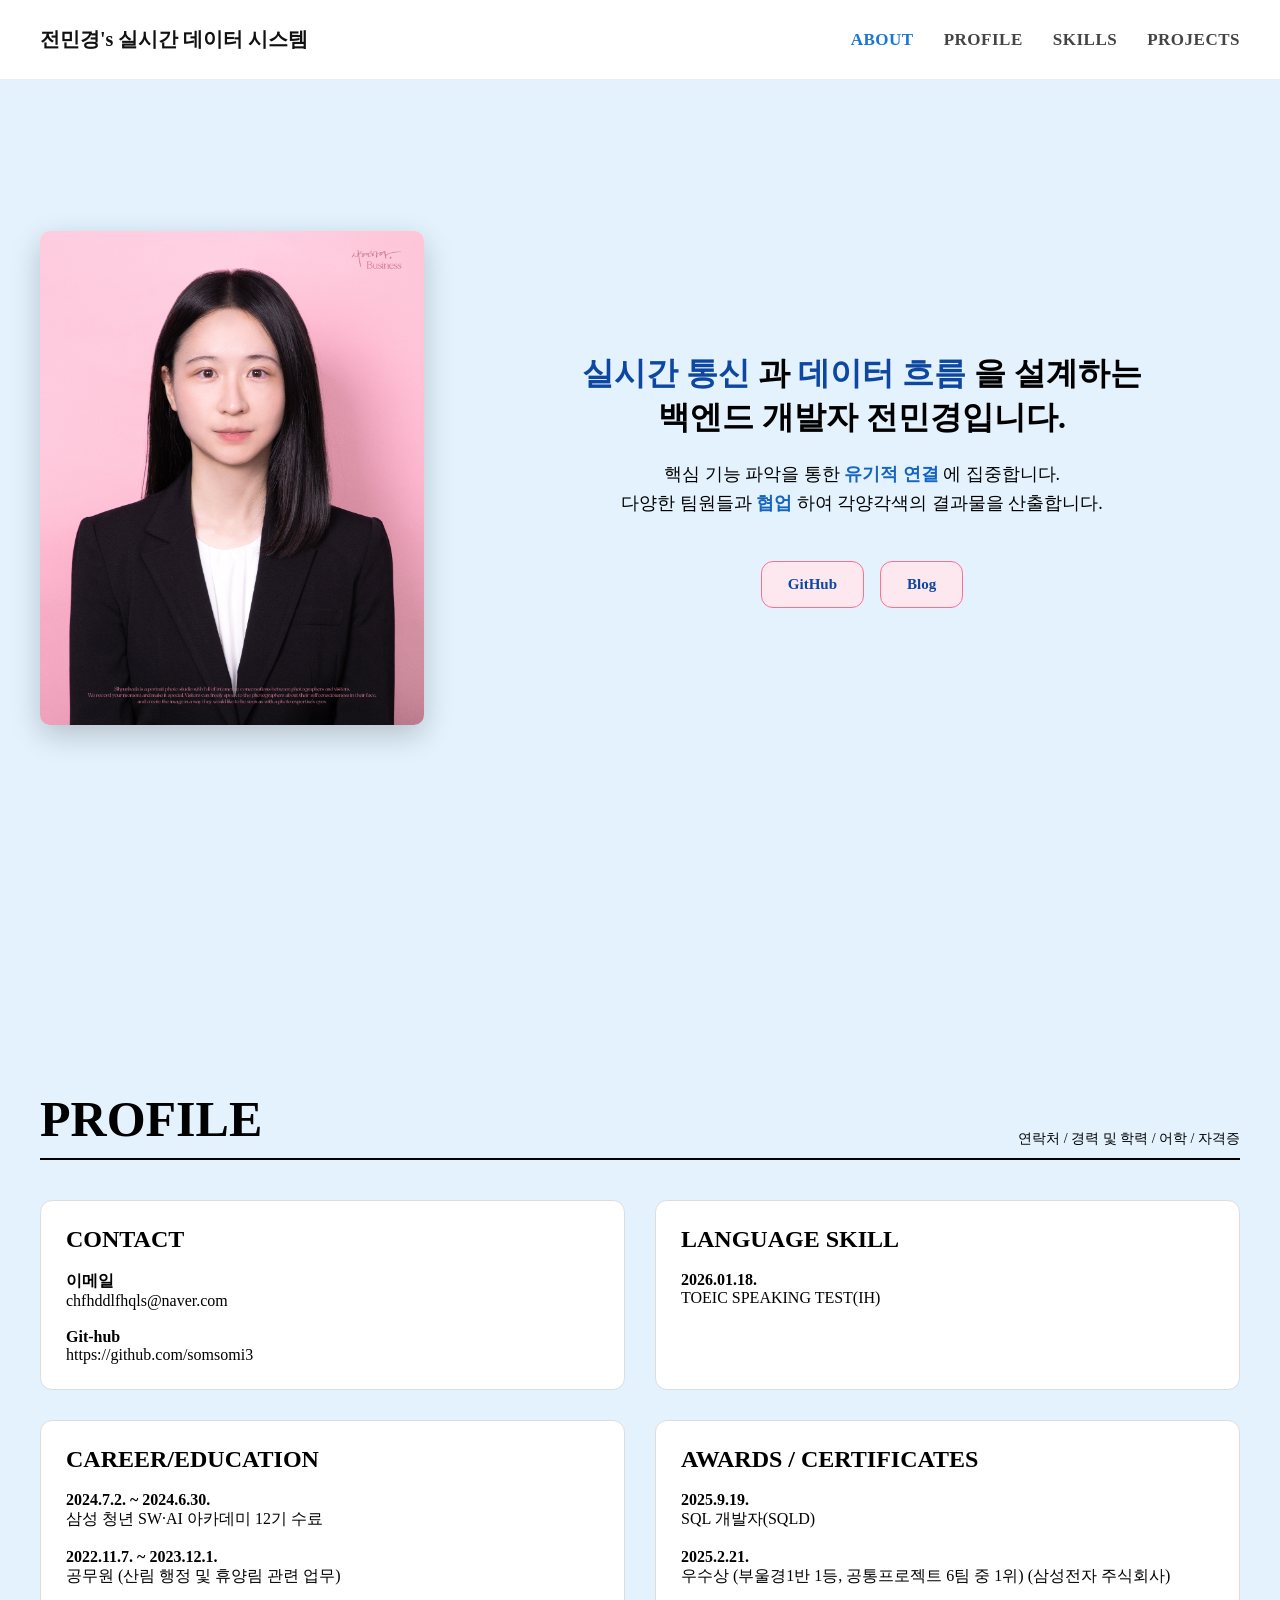
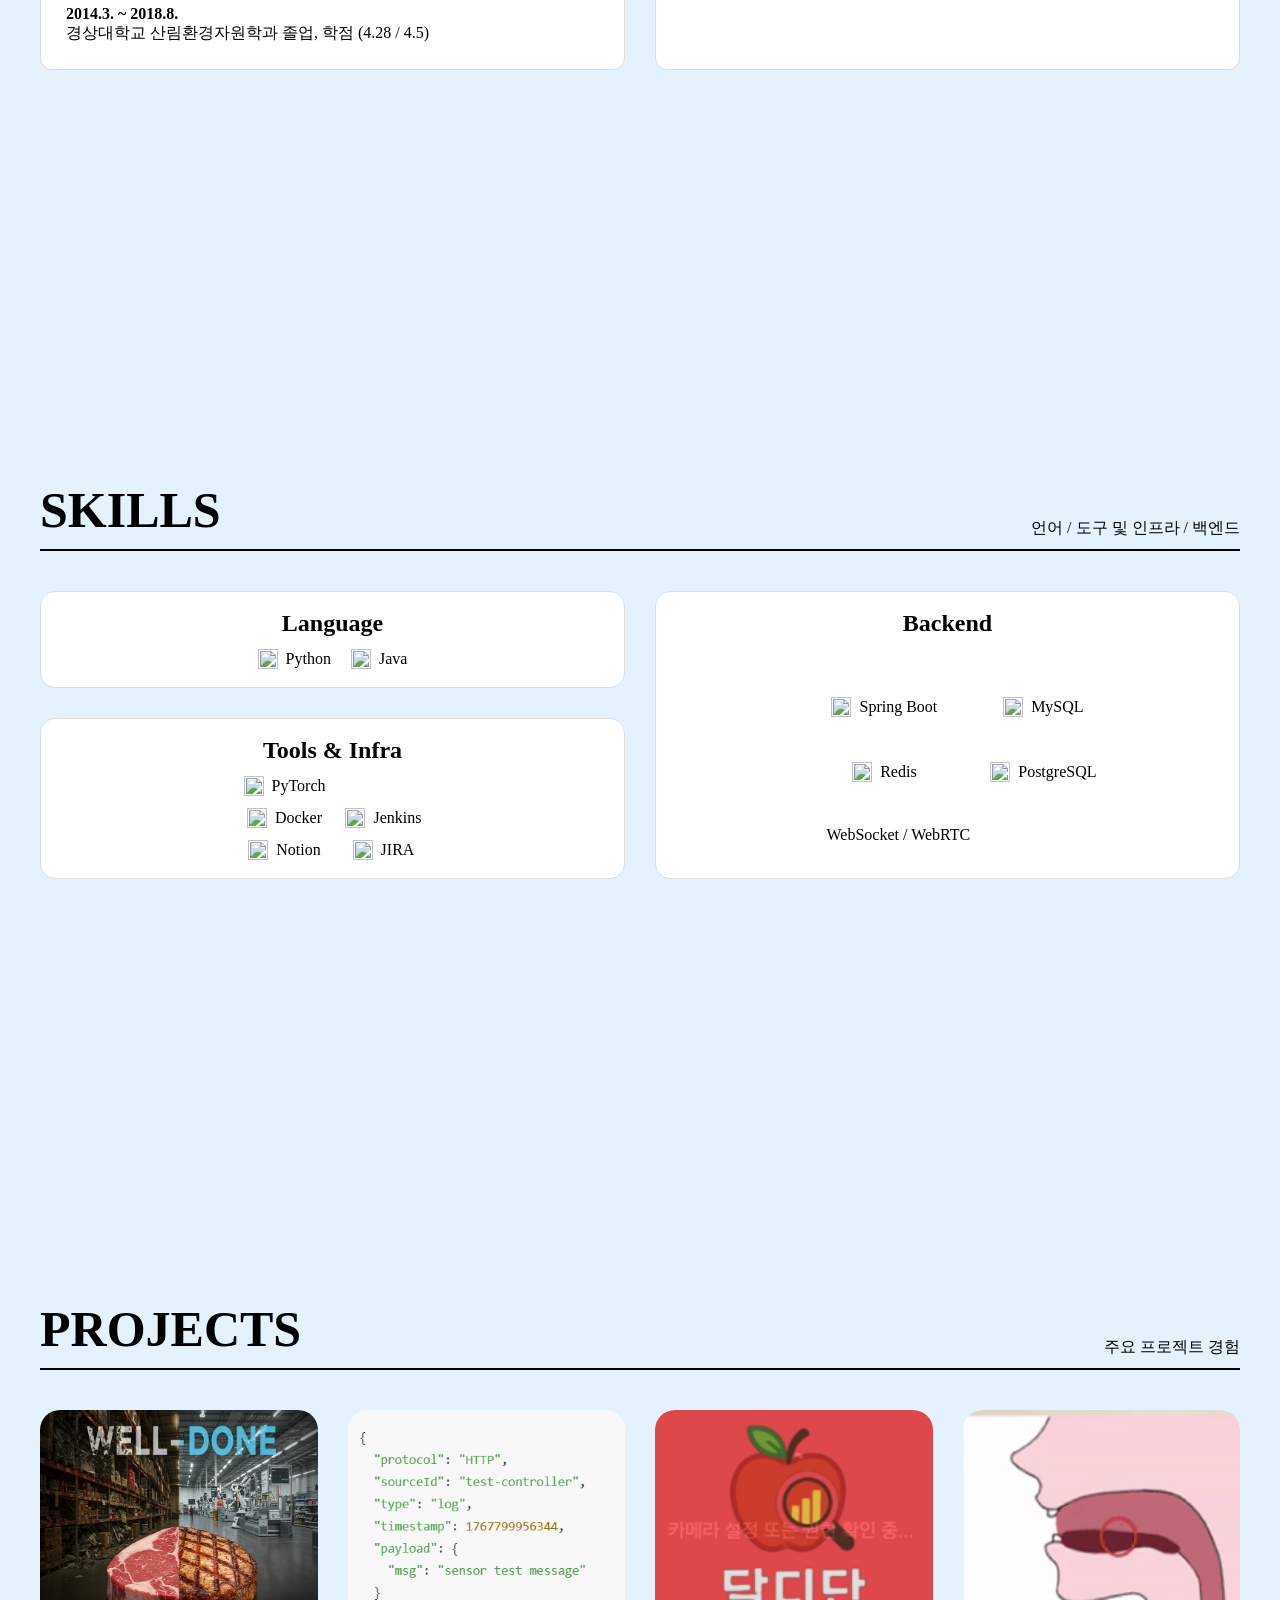
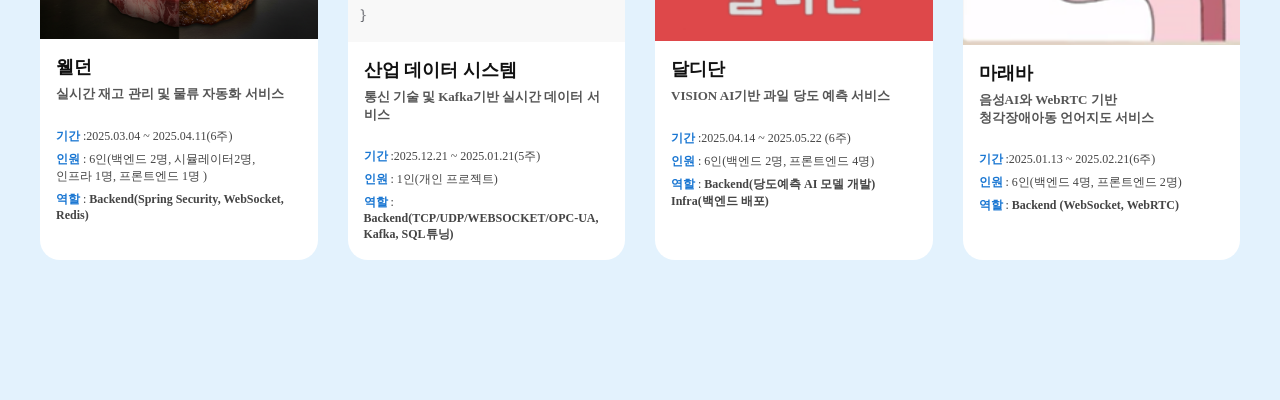
==== commit 8768712c: "feat: skills 섹션 레이아웃 개선 및 기술 스택 정리" ====
--- a/index.html
+++ b/index.html
@@ -1,334 +1,478 @@
-<!DOCTYPE html>
+<!doctype html>
 <html lang="ko">
-<head>
-  <meta charset="UTF-8">
-  <title>배추 포트폴리오</title>
-  <link rel="stylesheet" href="css/style.css">
-</head>
-
-<body>
-
-<nav class="navbar">
-  <!-- 왼쪽 -->
-  <div class="navbar-title">
-    <a href="#page1">전민경's 실시간 데이터 시스템</a>
-  </div>
-
-  <!-- 오른쪽 -->
-  <div class="navbar-menu">
-    <a href="#page1" class="nav-link active">ABOUT</a>
-    <a href="#page2" class="nav-link">PROFILE</a>
-    <a href="#page3" class="nav-link">SKILLS</a>
-    <a href="#page4" class="nav-link">PROJECTS</a>
-  </div>
-</nav>
-
-<section id="page1" class="page first-page">
-  <div class="profile-container">
-
-    <!-- 왼쪽 사진 -->
-    <div class="profile-left">
-      <img src="images/프로필사진.jpg" alt="프로필">
-    </div>
-
-    <!-- 오른쪽 내용 -->
-    <div class="profile-right">
-      <h1>항상 도전하며, 협업하는 백엔드 개발자 전민경입니다.</h1>
-
-      <p class="desc">
-        핵심 기능 파악을 통한 유기적 연결에 집중합니다.<br>
-        다양한 팀원들과 협업하여 각양각색의 결과물을 산출합니다.
-      </p>
-
-      <a href="https://github.com/somsomi3" target="_blank">
-        https://github.com/somsomi3
-      </a>
-    </div>
-
-  </div>
-</section>
-
-<section id="page2" class="page">
-  <div class="detail-container">
-
-    <!-- 제목 -->
-    <div class="detail-header">
-      <h1>PROFILE</h1>
-      <p>CONTACT, CAREER/EDUCATION, LANGUAGE SKILL, AWARDS / CERTIFICATES</p>
-    </div>
-
-    <div class="detail-view">
-    <!-- 내용 (구조 변경됨) -->
-        <div class="detail-content">
-
-        <div class="block">
-            <h3>CONTACT</h3>
-            <p>이메일</p>
-            <p><b>Git-hub</b> https://github.com/somsomi3</p>
-        </div>
-
-        <div class="block">
-            <h3>LANGUAGE SKILL</h3>
-            <p><b>2026.01.18.</b>TOEIC SPEAKING TEST(IH)</p>
-        </div>
-
-        <div class="block">
-            <h3>CAREER/EDUCATION</h3>
-            <p><b>2024.7.2. ~ 2024.6.30.</b><br>삼성 청년 SW·AI 아카데미 12기 수료</p>
-            <p><b>2022.11.7. ~ 2023.12.1.</b><br>공무원 (산림 행정 및 휴양림 관련 업무)</p>
-            <p><b>2014.3. ~ 2018.8.</b><br>경상대학교 산림환경자원학과 졸업, 학점 (4.28 / 4.5)</p>
-        </div>
-
-        <div class="block">
-            <h3>AWARDS / CERTIFICATES</h3>
-            <p><b>2025.9.19.</b> SQL 개발자(SQLD)</p>
-            <p><b>2025.2.21.</b> 우수상<br>
-            (부울경1반 1등, 공통프로젝트 6팀 중 1위)
-            (삼성전자 주식회사)
-            </p>
-        </div>
-
-        </div>
-    </div>
-    <!-- dots -->
-    <div class="dots detail-dots">
-      <span class="dot active" onclick="goDetailSlide(0)"></span>
-      <span class="dot" onclick="goDetailSlide(1)"></span>
-      <span class="dot" onclick="goDetailSlide(2)"></span>
-      <span class="dot" onclick="goDetailSlide(3)"></span>
-    </div>
-
-  </div>
-</section>
-<script>
-function goDetailSlide(index) {
-  const grid = document.querySelector('.detail-content');
-  const view = document.querySelector('.detail-view');
-  const dots = document.querySelectorAll('.detail-dots .dot');
-
-  const viewWidth = view.clientWidth;
-
-  grid.style.transform = `translateX(-${index * viewWidth}px)`;
-
-  dots.forEach(dot => dot.classList.remove('active'));
-  dots[index].classList.add('active');
-}
-</script>
-
-
-<section id="page3" class="page">
-  <div class="skill-container">
-
-    <!-- 헤더 -->
-    <div class="skill-header">
-      <h1>SKILLS</h1>
-      <p>Language, Tools & Infra, Backend</p>
-    </div>
-
-    <!-- 본문 -->
-     <div class="skill-view">
-    <div class="skill-grid">
-
-      <!-- Language -->
-      <div class="skill-card">
-        <h2>Language</h2>
-
-        <div class="skill-item">
-          <div class="skill-row">
-            <img src="icons/python.png" alt="python">
-            <h3>Python</h3>
+  <head>
+    <meta charset="UTF-8" />
+    <title>민경's 포트폴리오</title>
+    <link rel="stylesheet" href="css/style.css" />
+  </head>
+
+  <body>
+    <nav class="navbar">
+      <!-- 왼쪽 -->
+      <div class="navbar-title">
+        <a href="#page1">
+          <span class="title-full">전민경's 실시간 데이터 시스템</span>
+          <span class="title-short">민경's</span>
+        </a>
+      </div>
+
+      <!-- 오른쪽 -->
+      <div class="navbar-menu">
+        <a href="#page1" class="nav-link active">ABOUT</a>
+        <a href="#page2" class="nav-link">PROFILE</a>
+        <a href="#page3" class="nav-link">SKILLS</a>
+        <a href="#page4" class="nav-link">PROJECTS</a>
+      </div>
+    </nav>
+
+    <section id="page1" class="page first-page">
+      <div class="profile-container">
+        <!-- 왼쪽 사진 -->
+        <div class="profile-left">
+          <img src="images/프로필사진.jpg" alt="프로필" />
+        </div>
+
+        <!-- 오른쪽 내용 -->
+        <div class="profile-right">
+          <h1>
+            <span class="highlight">실시간 통신</span>
+            과
+            <span class="highlight">데이터 흐름</span>
+            을 설계하는
+            <br />
+            백엔드 개발자 전민경입니다.
+          </h1>
+
+          <p class="desc">
+            핵심 기능 파악을 통한
+            <span class="highlight-sub">유기적 연결</span>
+            에 집중합니다.
+            <br />
+            다양한 팀원들과
+            <span class="highlight-sub">협업</span>
+            하여 각양각색의 결과물을 산출합니다.
+          </p>
+
+          <div class="link-group">
+            <a href="https://github.com/somsomi3" target="_blank" class="soft-btn">GitHub</a>
+
+            <a href="https://happyhappy3.tistory.com/" target="_blank" class="soft-btn">Blog</a>
           </div>
         </div>
-
-        <div class="skill-item">
-          <h3>Java</h3>
-
-        </div>
-      </div>
-
-      <!-- Backend (크게) -->
-      <div class="skill-card backend">
-        <h2>Backend</h2>
-
-        <div class="skill-item">
-          <h3>Spring Boot</h3>
-        </div>
-
-        <div class="skill-item">
-          <h3>WebSocket / WebRTC</h3>
-        </div>
-
-        <div class="skill-item">
-          <h3>Redis</h3>
-        </div>
-
-        <div class="skill-item">
-          <h3>MySQL / PostgreSQL</h3>
-        </div>
-      </div>
-
-      <!-- Tools -->
-      <div class="skill-card">
-        <h2>Tools & Infra</h2>
-
-        <div class="skill-item">
-          <h3>Docker / Jenkins</h3>
-        </div>
-
-        <div class="skill-item">
-          <h3>PyTorch</h3>
-        </div>
-
-        <div class="skill-item">
-          <h3>Notion / JIRA</h3>
-        </div>
-      </div>
-
-    </div>
-    </div>
-    <div class="dots skill-dots">
-        <span class="dot active" onclick="goSkillSlide(0)"></span>
-        <span class="dot" onclick="goSkillSlide(1)"></span>
-        <span class="dot" onclick="goSkillSlide(2)"></span>
-    </div>
-  </div>
-  
-</section>
-<script>
-function goSkillSlide(index) {
-  const grid = document.querySelector('.skill-grid');
-  const view = document.querySelector('.skill-view');
-  const dots = document.querySelectorAll('.skill-dots .dot');
-
-  const viewWidth = view.clientWidth;
-
-  grid.style.transform = `translateX(-${index * viewWidth}px)`;
-
-  dots.forEach(dot => dot.classList.remove('active'));
-  dots[index].classList.add('active');
-}
-</script>
-
-
-<section id="page4" class="page">
-   <div class="project-container">
- 
-    <!-- 헤더 -->
-    <div class="project-header">
-      <h1>PROJECTS</h1>
-      <p>주요 프로젝트 경험</p>
-    </div>
-
-    <!-- 카드 영역 -->
-    <div class="project-view">
-      <div class="project-grid">
-
-
-        <a href="projects/welldone.html" class="project-card">
-            <div class="card-image">
-              <img src="images/웰던메인.png">
-            </div>
-
-            <div class="card-content">
-              <h3>웰던</h3>
-              <p>자율주행 기반 실시간 재고관리 시스템</p>
-            </div>
-        </a>
-
-        <a href="projects/dataflow.html" class="project-card">
-            <div class="card-image">
-              <img src="images/산업시스템메인.png">
-            </div>
-
-            <div class="card-content">
-              <h3>산업 데이터 처리</h3>
-              <p>통신 기술 및 Kafka기반 실시간 데이터 서비스</p>
-            </div>
-        </a>
-
-        <a href="projects/daldidan.html" class="project-card">
-            <div class="card-image">
-              <img src="images/달디단메인.png">
-            </div>
-
-            <div class="card-content">
-              <h3>달디단</h3>
-              <p>AI기반 과일 당도 예측 서비스</p>
-            </div>
-        </a>
-
-        <a href="projects/maraeba.html" class="project-card">
-            <div class="card-image">
-              <img src="images/마래바메인.png">
-            </div>
-
-            <div class="card-content">
-              <h3 class="project-title">마래바</h3>
-
-              <p class="project-desc">
-                음성AI와 WebRTC 기반 청각장애아동 언어지도 서비스
-              </p>
-
-              <p class="project-meta">
-                <span class="label">기간</span>: 6주 (6인)
-              </p>
-
-              <p class="project-meta">
-                <span class="label">역할</span>: Backend (WebSocket, WebRTC)
-              </p>
-            </div>
-        </a>
-
-
-
-      </div>
-    </div>
+      </div>
+    </section>
+
+    <section id="page2" class="page">
+      <div class="detail-container">
+        <!-- 제목 -->
+        <div class="detail-header">
+          <h1>PROFILE</h1>
+          <p>연락처 / 경력 및 학력 / 어학 / 자격증</p>
+        </div>
+
+        <div class="detail-view">
+          <!-- 내용 (구조 변경됨) -->
+          <div class="detail-content">
+            <div class="block">
+              <h2>CONTACT</h2>
+              <br />
+              <p>
+                <b>이메일</b>
+                <br />
+                chfhddlfhqls@naver.com
+              </p>
+              <br />
+              <p>
+                <b>Git-hub</b>
+                <br />
+                <a href="https://github.com/somsomi3" target="_blank">https://github.com/somsomi3</a>
+              </p>
+            </div>
+
+            <div class="block">
+              <h2>LANGUAGE SKILL</h2>
+              <br />
+              <p>
+                <b>2026.01.18.</b>
+                <br />
+                TOEIC SPEAKING TEST(IH)
+              </p>
+            </div>
+
+            <div class="block">
+              <h2>CAREER/EDUCATION</h2>
+              <br />
+              <p>
+                <b>2024.7.2. ~ 2024.6.30.</b>
+                <br />
+                삼성 청년 SW·AI 아카데미 12기 수료
+              </p>
+              <br />
+              <p>
+                <b>2022.11.7. ~ 2023.12.1.</b>
+                <br />
+                공무원 (산림 행정 및 휴양림 관련 업무)
+              </p>
+              <br />
+              <p>
+                <b>2014.3. ~ 2018.8.</b>
+                <br />
+                경상대학교 산림환경자원학과 졸업, 학점 (4.28 / 4.5)
+              </p>
+            </div>
+
+            <div class="block">
+              <h2>AWARDS / CERTIFICATES</h2>
+              <br />
+              <p>
+                <b>2025.9.19.</b>
+                <br />
+                SQL 개발자(SQLD)
+              </p>
+              <br />
+              <p>
+                <b>2025.2.21.</b>
+                <br />
+                우수상 (부울경1반 1등, 공통프로젝트 6팀 중 1위) (삼성전자 주식회사)
+              </p>
+            </div>
+          </div>
+        </div>
+        <!-- dots -->
+        <div class="dots detail-dots">
+          <span class="dot active" onclick="goDetailSlide(0)"></span>
+          <span class="dot" onclick="goDetailSlide(1)"></span>
+          <span class="dot" onclick="goDetailSlide(2)"></span>
+          <span class="dot" onclick="goDetailSlide(3)"></span>
+        </div>
+      </div>
+    </section>
+    <script>
+      function goDetailSlide(index) {
+        const grid = document.querySelector(".detail-content")
+        const view = document.querySelector(".detail-view")
+        const dots = document.querySelectorAll(".detail-dots .dot")
+
+        const viewWidth = view.clientWidth
+
+        grid.style.transform = `translateX(-${index * viewWidth}px)`
+
+        dots.forEach((dot) => dot.classList.remove("active"))
+        dots[index].classList.add("active")
+      }
+    </script>
+
+    <section id="page3" class="page">
+      <div class="skill-container">
+        <!-- 헤더 -->
+        <div class="skill-header">
+          <h1>SKILLS</h1>
+          <p>언어 / 도구 및 인프라 / 백엔드</p>
+        </div>
+
+        <!-- 본문 -->
+        <div class="skill-view">
+          <div class="skill-grid">
+
+            <!-- Language -->
+            <div class="skill-card">
+                <h2>Language</h2>
+
+                <div class="skill-item">
+                  <img src="https://cdn.jsdelivr.net/gh/devicons/devicon@latest/icons/python/python-original.svg" />
+                  <span>Python</span>
+                </div>
+
+                <div class="skill-item">
+                  <img src="https://cdn.jsdelivr.net/gh/devicons/devicon@latest/icons/java/java-original.svg" />
+                  <span>Java</span>
+                </div>
+              </div>
+
+            <!-- Backend -->
+            <div class="skill-card backend">
+              <h2>Backend</h2>
+
+              <!-- 1줄 -->
+              <div class="skill-item">
+                <img src="https://cdn.jsdelivr.net/gh/devicons/devicon@latest/icons/spring/spring-original.svg" />
+                <span>Spring Boot</span>
+              </div>
+
+              <div class="skill-item">
+                <img src="https://cdn.jsdelivr.net/gh/devicons/devicon@latest/icons/mysql/mysql-original.svg" />
+                <span>MySQL</span>
+              </div>
+
+              <!-- 2줄 -->
+              <div class="skill-item">
+                <img src="https://cdn.jsdelivr.net/gh/devicons/devicon@latest/icons/redis/redis-original.svg" />
+                <span>Redis</span>
+              </div>
+
+              <div class="skill-item">
+                <img src="https://cdn.jsdelivr.net/gh/devicons/devicon@latest/icons/postgresql/postgresql-original.svg" />
+                <span>PostgreSQL</span>
+              </div>
+
+              <!-- 3줄 (혼자) -->
+              <div class="skill-item">
+                <span style="width: 20px;"></span> <!-- 아이콘 자리 맞추기 -->
+                <span>WebSocket / WebRTC</span>
+              </div>
+
+              <div class="skill-item empty"></div>
+            </div>
+
+            <!-- Tools -->
+            <div class="skill-card">
+              <h2>Tools & Infra</h2>
+
+              <!-- PyTorch -->
+              <div class="skill-item">
+                <img src="https://cdn.jsdelivr.net/gh/devicons/devicon@latest/icons/pytorch/pytorch-original.svg" />
+                <span>PyTorch</span>
+              </div>
+              <div class="skill-item empty"></div>
+
+              <!-- Docker / Jenkins -->
+              <div class="skill-item">
+                <img src="https://cdn.jsdelivr.net/gh/devicons/devicon@latest/icons/docker/docker-original.svg" />
+                <span>Docker</span>
+              </div>
+
+              <div class="skill-item">
+                <img src="https://cdn.jsdelivr.net/gh/devicons/devicon@latest/icons/jenkins/jenkins-original.svg" />
+                <span>Jenkins</span>
+              </div>
+
+              <!-- Notion / JIRA -->
+              <div class="skill-item">
+                <img src="https://cdn.jsdelivr.net/gh/devicons/devicon@latest/icons/notion/notion-original.svg" />
+                <span>Notion</span>
+              </div>
+
+              <div class="skill-item">
+                <img src="https://cdn.jsdelivr.net/gh/devicons/devicon@latest/icons/jira/jira-original-wordmark.svg" />
+                <span>JIRA</span>
+              </div>
+            </div>
+
+          </div>
+        </div>
+        <div class="dots skill-dots">
+          <span class="dot active" onclick="goSkillSlide(0)"></span>
+          <span class="dot" onclick="goSkillSlide(1)"></span>
+          <span class="dot" onclick="goSkillSlide(2)"></span>
+        </div>
+      </div>
+    </section>
+
+    <script>
+      function goSkillSlide(index) {
+        const grid = document.querySelector(".skill-grid")
+        const view = document.querySelector(".skill-view")
+        const dots = document.querySelectorAll(".skill-dots .dot")
+
+        const viewWidth = view.clientWidth
+
+        grid.style.transform = `translateX(-${index * viewWidth}px)`
+
+        dots.forEach((dot) => dot.classList.remove("active"))
+        dots[index].classList.add("active")
+      }
+    </script>
+
+    <section id="page4" class="page">
+      <div class="project-container">
+        <!-- 헤더 -->
+        <div class="project-header">
+          <h1>PROJECTS</h1>
+          <p>주요 프로젝트 경험</p>
+        </div>
+
+        <!-- 카드 영역 -->
+        <div class="project-view">
+          <div class="project-grid">
+            <a href="projects/welldone.html" class="project-card">
+              <div class="card-image">
+                <img src="images/웰던메인.png" />
+              </div>
+              <div class="card-content">
+                <h3 class="project-title">웰던</h3>
+                <p class="project-desc">
+                  <b>실시간 재고 관리 및 물류 자동화 서비스</b>
+                  <br />
+                  <br />
+                </p>
+                <p class="project-meta">
+                  <span class="label">기간</span>
+                  :2025.03.04 ~ 2025.04.11(6주)
+                </p>
+
+                <p class="project-meta">
+                  <span class="label">인원</span>
+                  : 6인(백엔드 2명, 시뮬레이터2명,
+                  <br />
+                  인프라 1명, 프론트엔드 1명 )
+                </p>
+                <p class="project-meta">
+                  <span class="label">역할</span>
+                  :
+                  <b>Backend(Spring Security, WebSocket, Redis)</b>
+                  <br />
+                </p>
+              </div>
+            </a>
+
+            <a href="projects/dataflow.html" class="project-card">
+              <div class="card-image">
+                <img src="images/산업시스템메인.png" />
+              </div>
+              <div class="card-content">
+                <h3 class="project-title">산업 데이터 시스템</h3>
+                <p class="project-desc">
+                  <b>통신 기술 및 Kafka기반 실시간 데이터 서비스</b>
+                  <br />
+                  <br />
+                </p>
+                <p class="project-meta">
+                  <span class="label">기간</span>
+                  :2025.12.21 ~ 2025.01.21(5주)
+                </p>
+
+                <p class="project-meta">
+                  <span class="label">인원</span>
+                  : 1인(개인 프로젝트)
+                </p>
+
+                <p class="project-meta">
+                  <span class="label">역할</span>
+                  :
+                  <b>Backend(TCP/UDP/WEBSOCKET/OPC-UA,</b>
+                  <br />
+                  <b>Kafka, SQL튜닝)</b>
+                  <br />
+                </p>
+              </div>
+            </a>
+
+            <a href="projects/daldidan.html" class="project-card">
+              <div class="card-image">
+                <img src="images/달디단메인.png" />
+              </div>
+
+              <div class="card-content">
+                <h3 class="project-title">달디단</h3>
+                <p class="project-desc">
+                  <b>VISION AI기반 과일 당도 예측 서비스</b>
+                  <br />
+                  <br />
+                </p>
+                <p class="project-meta">
+                  <span class="label">기간</span>
+                  :2025.04.14 ~ 2025.05.22 (6주)
+                </p>
+
+                <p class="project-meta">
+                  <span class="label">인원</span>
+                  : 6인(백엔드 2명, 프론트엔드 4명)
+                </p>
+
+                <p class="project-meta">
+                  <span class="label">역할</span>
+                  :
+                  <b>
+                    Backend(당도예측 AI 모델 개발)
+                    <br />
+                    Infra(백엔드 배포)
+                  </b>
+                </p>
+              </div>
+            </a>
+
+            <a href="projects/maraeba.html" class="project-card">
+              <div class="card-image">
+                <img src="images/마래바메인.png" />
+              </div>
+
+              <div class="card-content">
+                <h3 class="project-title">마래바</h3>
+
+                <p class="project-desc">
+                  <b>
+                    음성AI와 WebRTC 기반
+                    <br />
+                    청각장애아동 언어지도 서비스
+                  </b>
+                  <br />
+                  <br />
+                </p>
+
+                <p class="project-meta">
+                  <span class="label">기간</span>
+                  :2025.01.13 ~ 2025.02.21(6주)
+                </p>
+
+                <p class="project-meta">
+                  <span class="label">인원</span>
+                  : 6인(백엔드 4명, 프론트엔드 2명)
+                </p>
+
+                <p class="project-meta">
+                  <span class="label">역할</span>
+                  :
+                  <b>Backend (WebSocket, WebRTC)</b>
+                </p>
+              </div>
+            </a>
+          </div>
+        </div>
 
         <!-- 점 추가 -->
         <div class="dots">
-        <span class="dot active" onclick="goSlide(0)"></span>
-        <span class="dot" onclick="goSlide(1)"></span>
-        <span class="dot" onclick="goSlide(2)"></span>
-        <span class="dot" onclick="goSlide(3)"></span>
-        </div>
-
-  </div>
-</section>
-<script>
-function goSlide(index) {
-  const grid = document.querySelector('.project-grid');
-  const view = document.querySelector('.project-view');
-  const dots = document.querySelectorAll('.project-container .dot');
-
-  const viewWidth = view.clientWidth;
-
-  grid.style.transform = `translateX(-${index * viewWidth}px)`;
-
-  dots.forEach(dot => dot.classList.remove('active'));
-  dots[index].classList.add('active');
-}
-</script>
-<script>
-const sections = document.querySelectorAll("section");
-const navLinks = document.querySelectorAll(".nav-link");
-
-window.addEventListener("scroll", () => {
-  let current = "";
-
-  sections.forEach(section => {
-    const sectionTop = section.offsetTop - 120;
-    if (scrollY >= sectionTop) {
-      current = section.getAttribute("id");
-    }
-  });
-
-  navLinks.forEach(link => {
-    link.classList.remove("active");
-    if (link.getAttribute("href") === "#" + current) {
-      link.classList.add("active");
-    }
-  });
-});
-</script>
-</body>
-</html>+          <span class="dot active" onclick="goSlide(0)"></span>
+          <span class="dot" onclick="goSlide(1)"></span>
+          <span class="dot" onclick="goSlide(2)"></span>
+          <span class="dot" onclick="goSlide(3)"></span>
+        </div>
+      </div>
+    </section>
+    <script>
+      function goSlide(index) {
+        const grid = document.querySelector(".project-grid")
+        const view = document.querySelector(".project-view")
+        const dots = document.querySelectorAll(".project-container .dot")
+
+        const viewWidth = view.clientWidth
+
+        grid.style.transform = `translateX(-${index * viewWidth}px)`
+
+        dots.forEach((dot) => dot.classList.remove("active"))
+        dots[index].classList.add("active")
+      }
+    </script>
+    <script>
+      const sections = document.querySelectorAll("section")
+      const navLinks = document.querySelectorAll(".nav-link")
+
+      window.addEventListener("scroll", () => {
+        let current = ""
+
+        sections.forEach((section) => {
+          const sectionTop = section.offsetTop - 120
+          if (scrollY >= sectionTop) {
+            current = section.getAttribute("id")
+          }
+        })
+
+        navLinks.forEach((link) => {
+          link.classList.remove("active")
+          if (link.getAttribute("href") === "#" + current) {
+            link.classList.add("active")
+          }
+        })
+      })
+    </script>
+  </body>
+</html>
--- a/css/style.css
+++ b/css/style.css
@@ -41,7 +41,7 @@
   background: white;
 
   display: flex;
-  justify-content: space-between; /* 🔥 핵심 */
+  justify-content: space-between;
   align-items: center;
 
   padding: 0 40px; /* 양쪽 여백 */
@@ -63,12 +63,12 @@
 
 /* 페이지 공통 */
 .page {
-    height: 100vh; /* 🔥 핵심 */
-  padding: 120px 40px 60px; /* 🔥 헤더 고려 */
+    height: 100vh;
+  padding: 120px 40px 60px; /* 헤더 고려 */
 
   display: flex;
   justify-content: center;
-  align-items: center; /* 🔥 가운데 ❌ → 위부터 */
+  align-items: center; 
  box-sizing: border-box;
   scroll-snap-align: start;
 }
@@ -99,9 +99,9 @@
 /* 왼쪽 */
 .profile-left img {
   width: clamp(280px, 30vw, 420px);
-  height: auto;        /* 🔥 비율 유지 */
-  object-fit: contain; /* 🔥 안 잘림 */
-  border-radius: 10px; /* 🔥 살짝 둥글게 (선택) */
+  height: auto;        /* 비율 유지 */
+  object-fit: contain; /* 안 잘림 */
+  border-radius: 10px; /* 살짝 둥글게 (선택) */
   box-shadow: 0 10px 30px rgba(0,0,0,0.2);
 }
 
@@ -137,7 +137,7 @@
 @media (max-width: 900px) {
 
   .profile-container {
-    flex-direction: column; /* 🔥 세로 */
+    flex-direction: column; /* 세로 */
     align-items: center;
     gap: 24px;
   }
@@ -406,13 +406,14 @@
   display: flex;
   flex-direction: column;
 
-  overflow: hidden; /* 🔥 중요 */
-  padding: 0;       /* 🔥 제거 */
-
+  overflow: hidden; 
+  padding: 0;      
   transition: 0.3s;
   cursor: pointer;
-
-  height: 450px;    /* 🔥 고정 높이 추천 */
+  
+  /* 카드가 잘려서 넘어간다면 이게 없어서다!!!! */
+  width: 100%;  
+  height: 450px; 
   text-decoration: none;
   color: inherit;
 }
@@ -424,7 +425,7 @@
 .card-image img {
   width: 100%;
   height: 100%;
-  object-fit: cover; /* 🔥 핵심 */
+  object-fit: cover;
 }
 
 .project-card:hover {
@@ -448,7 +449,7 @@
 
 @media (max-width: 900px) {
   .page {
-    justify-content: flex-start; /* 🔥 핵심 */
+    justify-content: flex-start;
     align-items: flex-start;
   }
   .project-view {
@@ -507,7 +508,7 @@
 .project-title {
   font-size: 18px;
   font-weight: 700;
-  color: #111; /* 🔥 진한색 */
+  color: #111; /* 진한색 */
 }
 
 /* 설명 */
@@ -523,14 +524,15 @@
   color: #444;
 }
 
-/* 🔥 강조 (기간 / 역할) */
+/* 강조 (기간 / 역할) */
 .project-meta .label {
-  color: #1976D2;   /* 🔥 진한 파란색 */
+  color: #1976D2;   /* 진한 파란색 */
   font-weight: 600;
 }
 
 /* 타이틀 */
 .navbar-title a {
+  
   font-size: 20px;
   font-weight: 700;
   color: #111;
@@ -573,4 +575,98 @@
 .navbar-menu a {
   font-size: 17px;  
   font-weight: 600;  
-}+}
+
+/* 기본: 긴 제목 보이기 */
+.title-short {
+  display: none;
+}
+
+/* 화면 작아지면 */
+@media (max-width: 600px) {
+  .title-full {
+    display: none;
+  }
+
+  .title-short {
+    display: inline;
+  }
+}
+
+.highlight {
+  color: #0D47A1;   /* 진한 파랑 */
+  font-weight: 700;
+}
+
+.highlight-sub {
+  color: #1565C0;   /* 살짝 밝은 파랑 */
+  font-weight: 600;
+}
+
+
+.link-group {
+  display: flex;
+  gap: 16px;   /* 간격 조금 더 넓게 */
+  margin-top: 24px;
+}
+
+/* 부드러운 큰 버튼 */
+.soft-btn {
+  padding: 14px 26px;   /* 크기 키움 */
+
+  background: #fde8ef;   /* 연분홍 */
+  color: #0D47A1;        /* 파랑 글씨 */
+
+  border-radius: 12px;
+  border: 1px solid #ff6f91;  /* 얇은 찐분홍 테두리 */
+
+  font-size: 15px;
+  font-weight: 600;
+  text-decoration: none;
+
+  transition: all 0.2s ease;
+}
+
+/* hover */
+.soft-btn:hover {
+  background: #fbd3df;  /* 살짝 진해짐 */
+  transform: translateY(-3px);  /* 더 또렷하게 */
+  box-shadow: 0 6px 16px rgba(0,0,0,0.08);
+
+  border-color: #ff4f7a;  /* 살짝 더 진한 핑크 */
+}
+
+.skill-row img {
+  width: 30px;
+  height: 30px;
+}
+
+
+
+.skill-card {
+  display: grid;
+  grid-template-columns: repeat(2, auto);
+  justify-content: center;
+  gap: 12px 20px;
+}
+
+.skill-card h2 {
+  grid-column: span 2;
+}
+
+.skill-item {
+  display: flex;
+  align-items: center;
+  justify-content: center; 
+  gap: 8px;
+}
+
+.skill-item img {
+  width: 20px;
+  height: 20px;
+}
+
+/* 빈칸 유지 */
+.skill-item.empty {
+  visibility: hidden;
+}
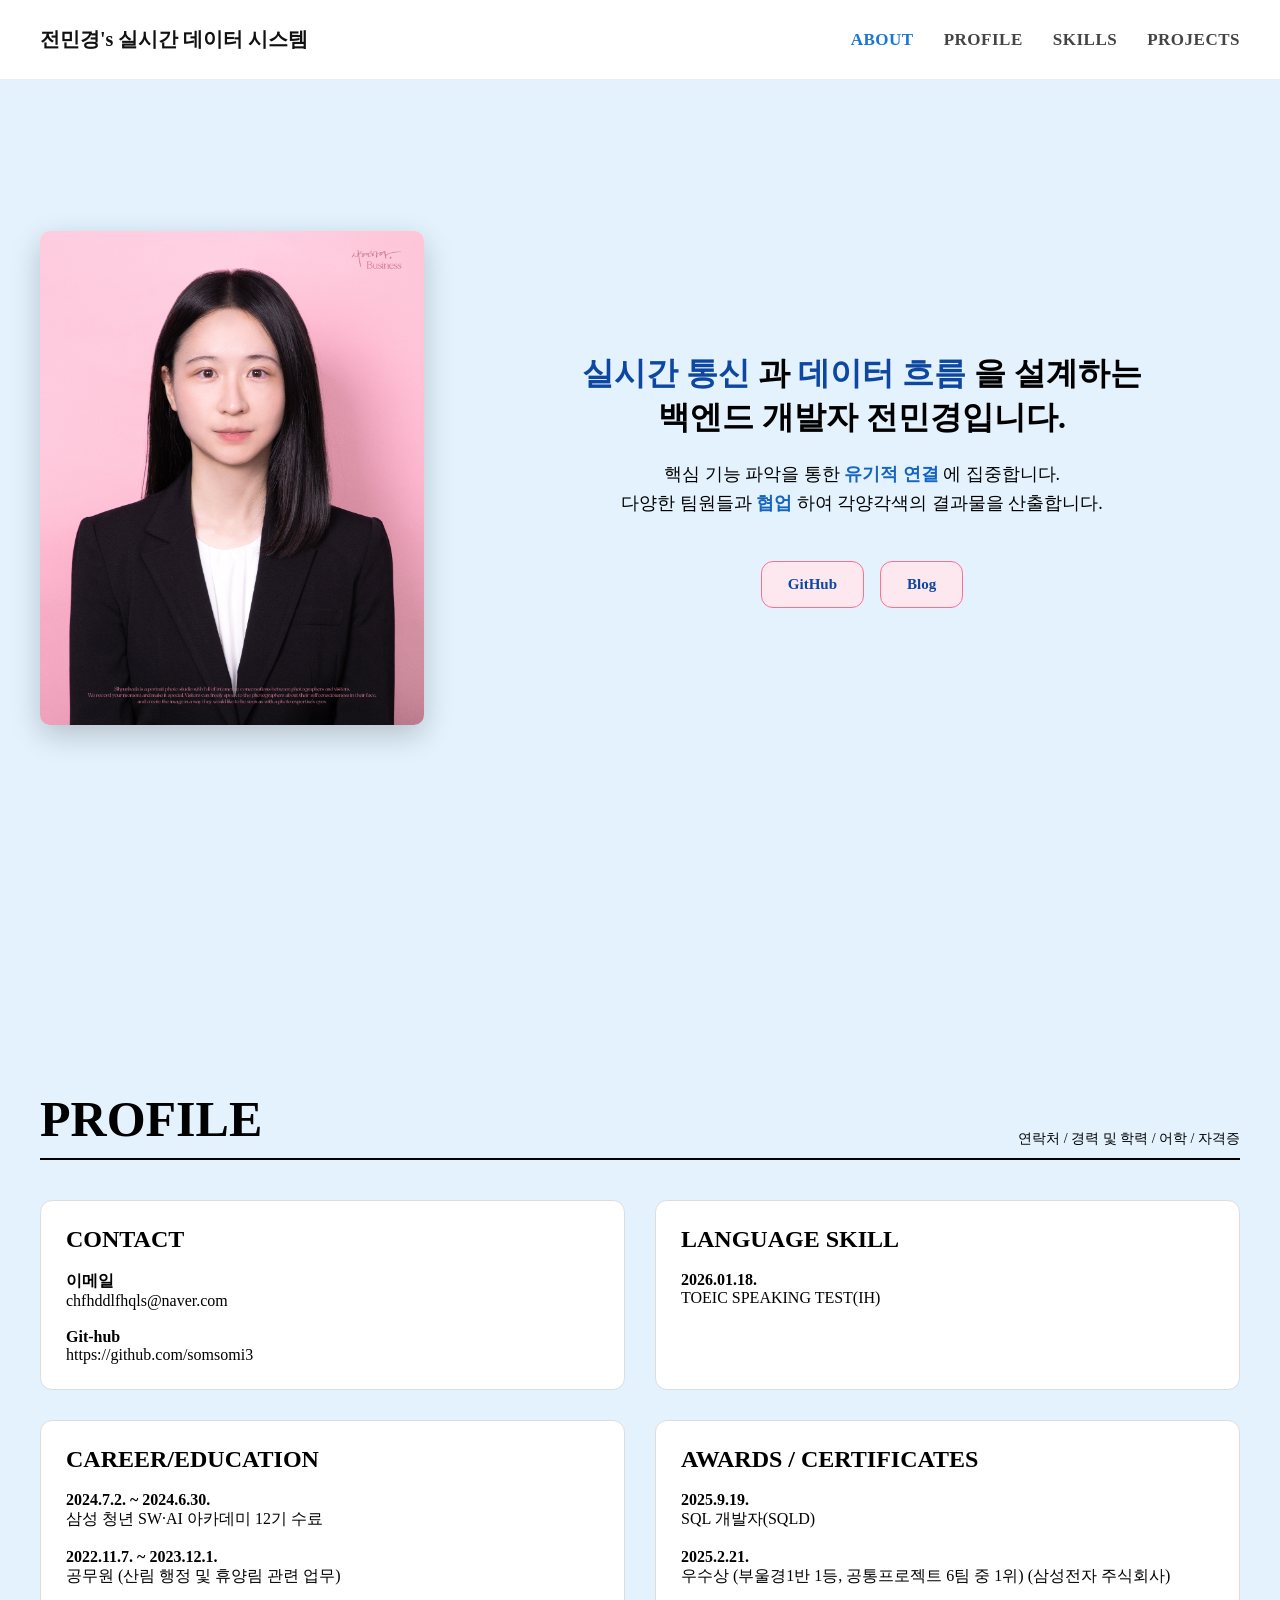
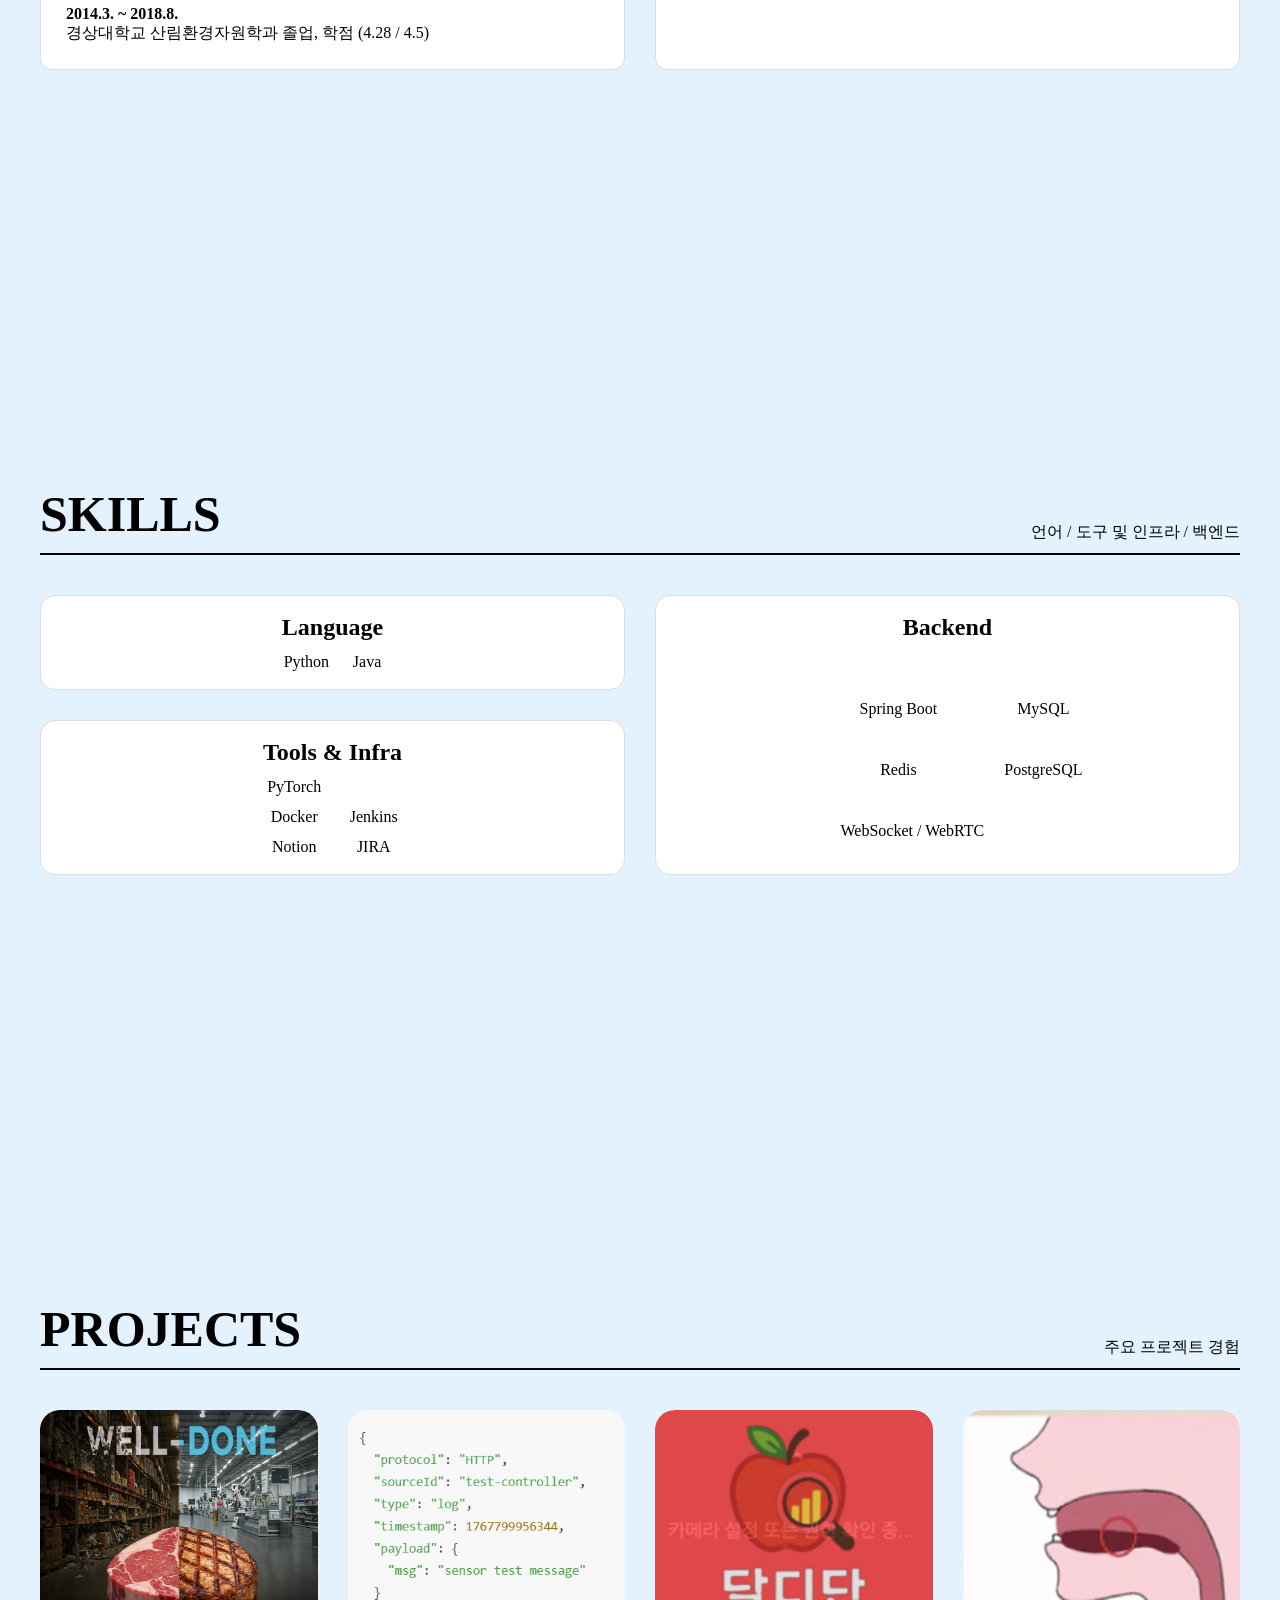
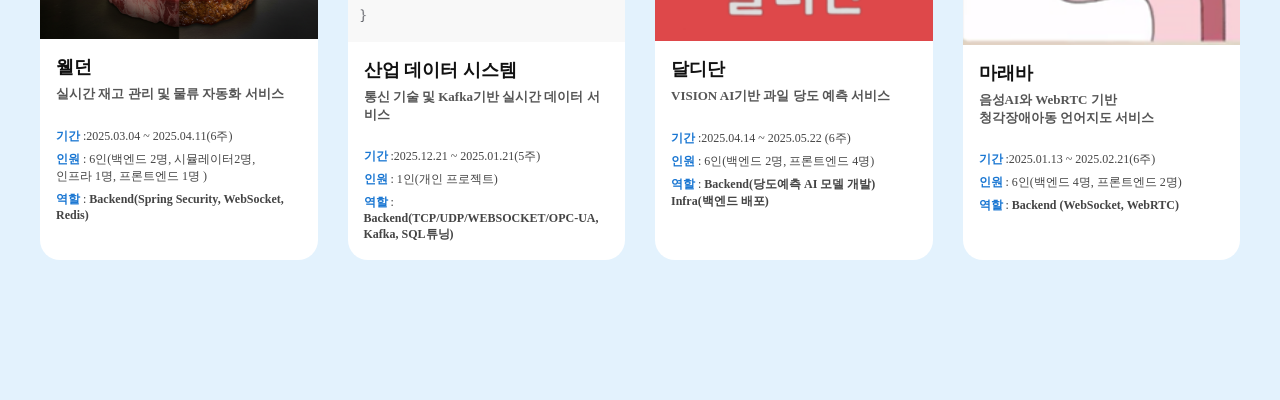
==== commit bfba6abe: "feat: css개선2" ====
--- a/index.html
+++ b/index.html
@@ -179,12 +179,12 @@
                 <h2>Language</h2>
 
                 <div class="skill-item">
-                  <img src="https://cdn.jsdelivr.net/gh/devicons/devicon@latest/icons/python/python-original.svg" />
+                  <!-- <img src="https://cdn.jsdelivr.net/gh/devicons/devicon@latest/icons/python/python-original.svg" /> -->
                   <span>Python</span>
                 </div>
 
                 <div class="skill-item">
-                  <img src="https://cdn.jsdelivr.net/gh/devicons/devicon@latest/icons/java/java-original.svg" />
+                  <!-- <img src="https://cdn.jsdelivr.net/gh/devicons/devicon@latest/icons/java/java-original.svg" /> -->
                   <span>Java</span>
                 </div>
               </div>
@@ -195,23 +195,23 @@
 
               <!-- 1줄 -->
               <div class="skill-item">
-                <img src="https://cdn.jsdelivr.net/gh/devicons/devicon@latest/icons/spring/spring-original.svg" />
+                <!-- <img src="https://cdn.jsdelivr.net/gh/devicons/devicon@latest/icons/spring/spring-original.svg" /> -->
                 <span>Spring Boot</span>
               </div>
 
               <div class="skill-item">
-                <img src="https://cdn.jsdelivr.net/gh/devicons/devicon@latest/icons/mysql/mysql-original.svg" />
+                <!-- <img src="https://cdn.jsdelivr.net/gh/devicons/devicon@latest/icons/mysql/mysql-original.svg" /> -->
                 <span>MySQL</span>
               </div>
 
               <!-- 2줄 -->
               <div class="skill-item">
-                <img src="https://cdn.jsdelivr.net/gh/devicons/devicon@latest/icons/redis/redis-original.svg" />
+                <!-- <img src="https://cdn.jsdelivr.net/gh/devicons/devicon@latest/icons/redis/redis-original.svg" /> -->
                 <span>Redis</span>
               </div>
 
               <div class="skill-item">
-                <img src="https://cdn.jsdelivr.net/gh/devicons/devicon@latest/icons/postgresql/postgresql-original.svg" />
+                <!-- <img src="https://cdn.jsdelivr.net/gh/devicons/devicon@latest/icons/postgresql/postgresql-original.svg" /> -->
                 <span>PostgreSQL</span>
               </div>
 
@@ -230,30 +230,30 @@
 
               <!-- PyTorch -->
               <div class="skill-item">
-                <img src="https://cdn.jsdelivr.net/gh/devicons/devicon@latest/icons/pytorch/pytorch-original.svg" />
+                <!-- <img src="https://cdn.jsdelivr.net/gh/devicons/devicon@latest/icons/pytorch/pytorch-original.svg" /> -->
                 <span>PyTorch</span>
               </div>
               <div class="skill-item empty"></div>
 
               <!-- Docker / Jenkins -->
               <div class="skill-item">
-                <img src="https://cdn.jsdelivr.net/gh/devicons/devicon@latest/icons/docker/docker-original.svg" />
+                <!-- <img src="https://cdn.jsdelivr.net/gh/devicons/devicon@latest/icons/docker/docker-original.svg" /> -->
                 <span>Docker</span>
               </div>
 
               <div class="skill-item">
-                <img src="https://cdn.jsdelivr.net/gh/devicons/devicon@latest/icons/jenkins/jenkins-original.svg" />
+                <!-- <img src="https://cdn.jsdelivr.net/gh/devicons/devicon@latest/icons/jenkins/jenkins-original.svg" /> -->
                 <span>Jenkins</span>
               </div>
 
               <!-- Notion / JIRA -->
               <div class="skill-item">
-                <img src="https://cdn.jsdelivr.net/gh/devicons/devicon@latest/icons/notion/notion-original.svg" />
+                <!-- <img src="https://cdn.jsdelivr.net/gh/devicons/devicon@latest/icons/notion/notion-original.svg" /> -->
                 <span>Notion</span>
               </div>
 
               <div class="skill-item">
-                <img src="https://cdn.jsdelivr.net/gh/devicons/devicon@latest/icons/jira/jira-original-wordmark.svg" />
+                <!-- <img src="https://cdn.jsdelivr.net/gh/devicons/devicon@latest/icons/jira/jira-original-wordmark.svg" /> -->
                 <span>JIRA</span>
               </div>
             </div>
--- a/css/style.css
+++ b/css/style.css
@@ -670,3 +670,7 @@
 .skill-item.empty {
   visibility: hidden;
 }
+.skill-item img {
+  width: 24px !important;
+  height: 24px !important;
+}
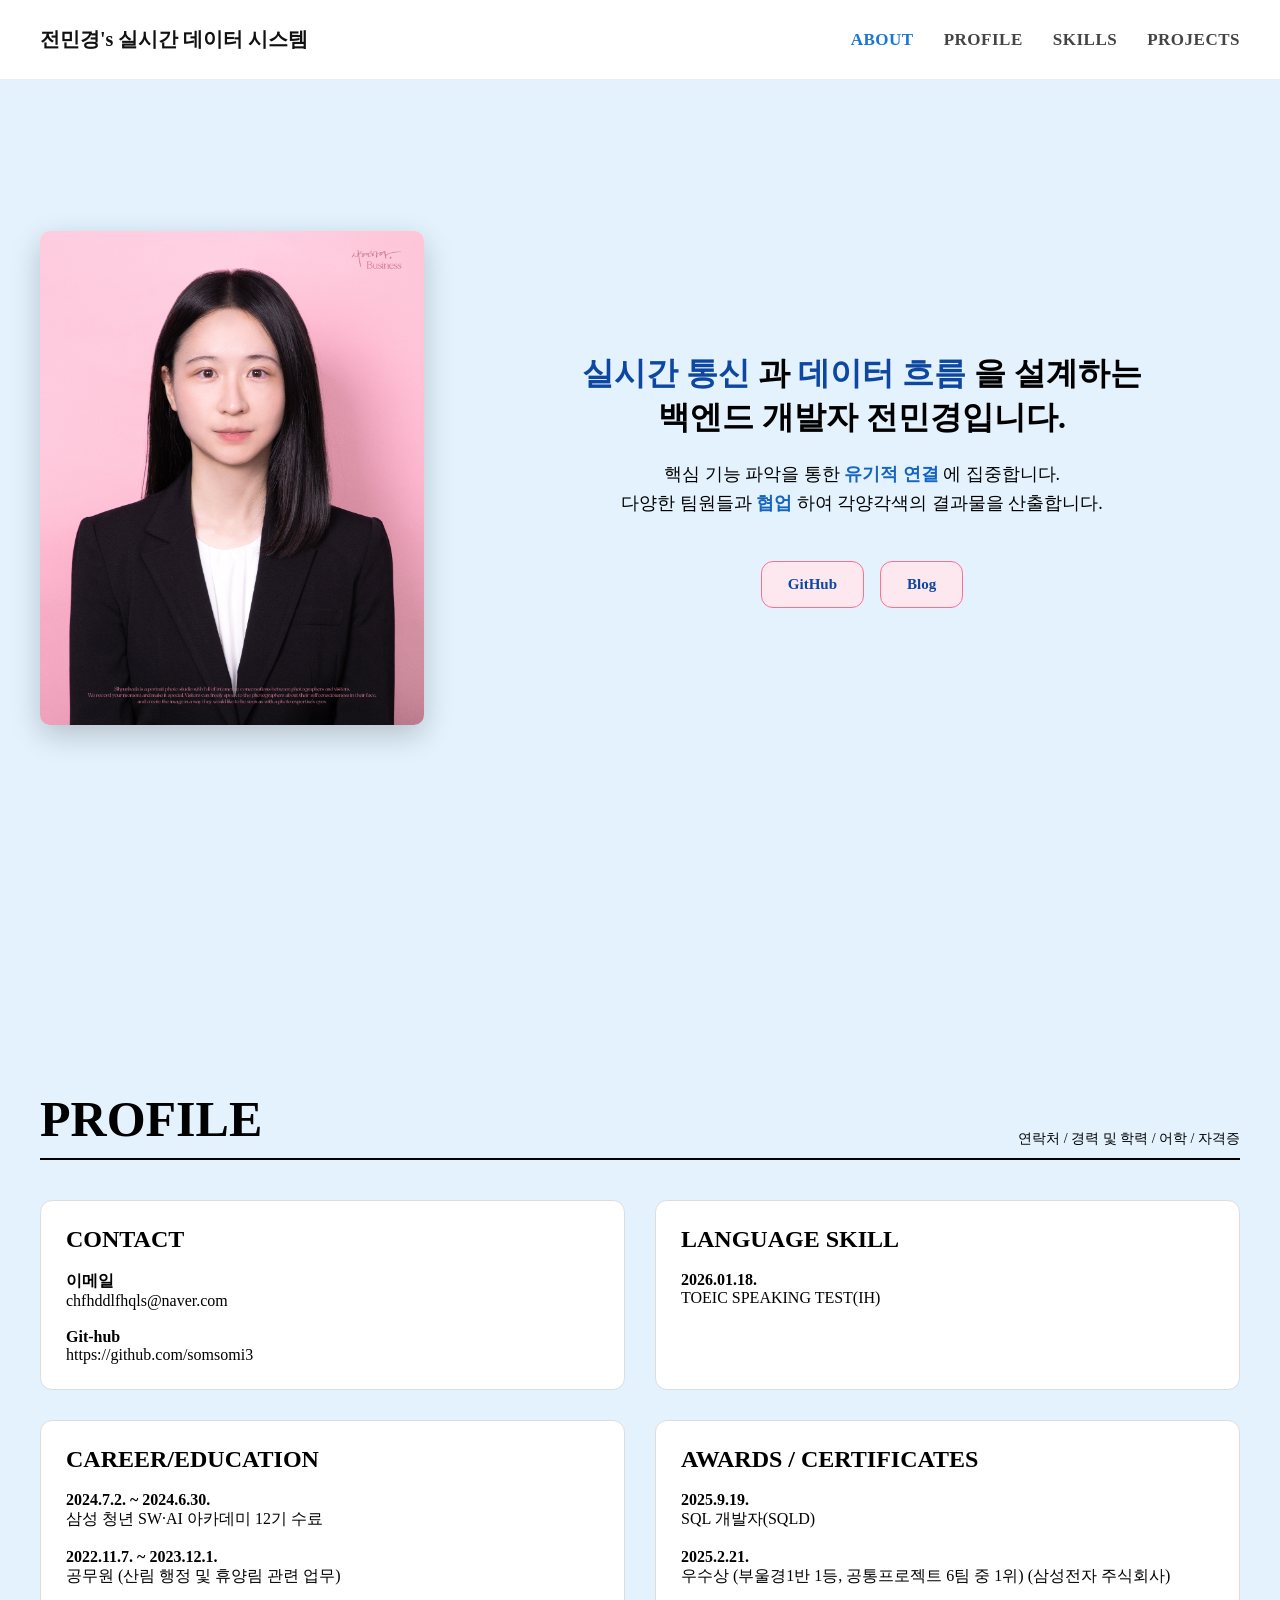
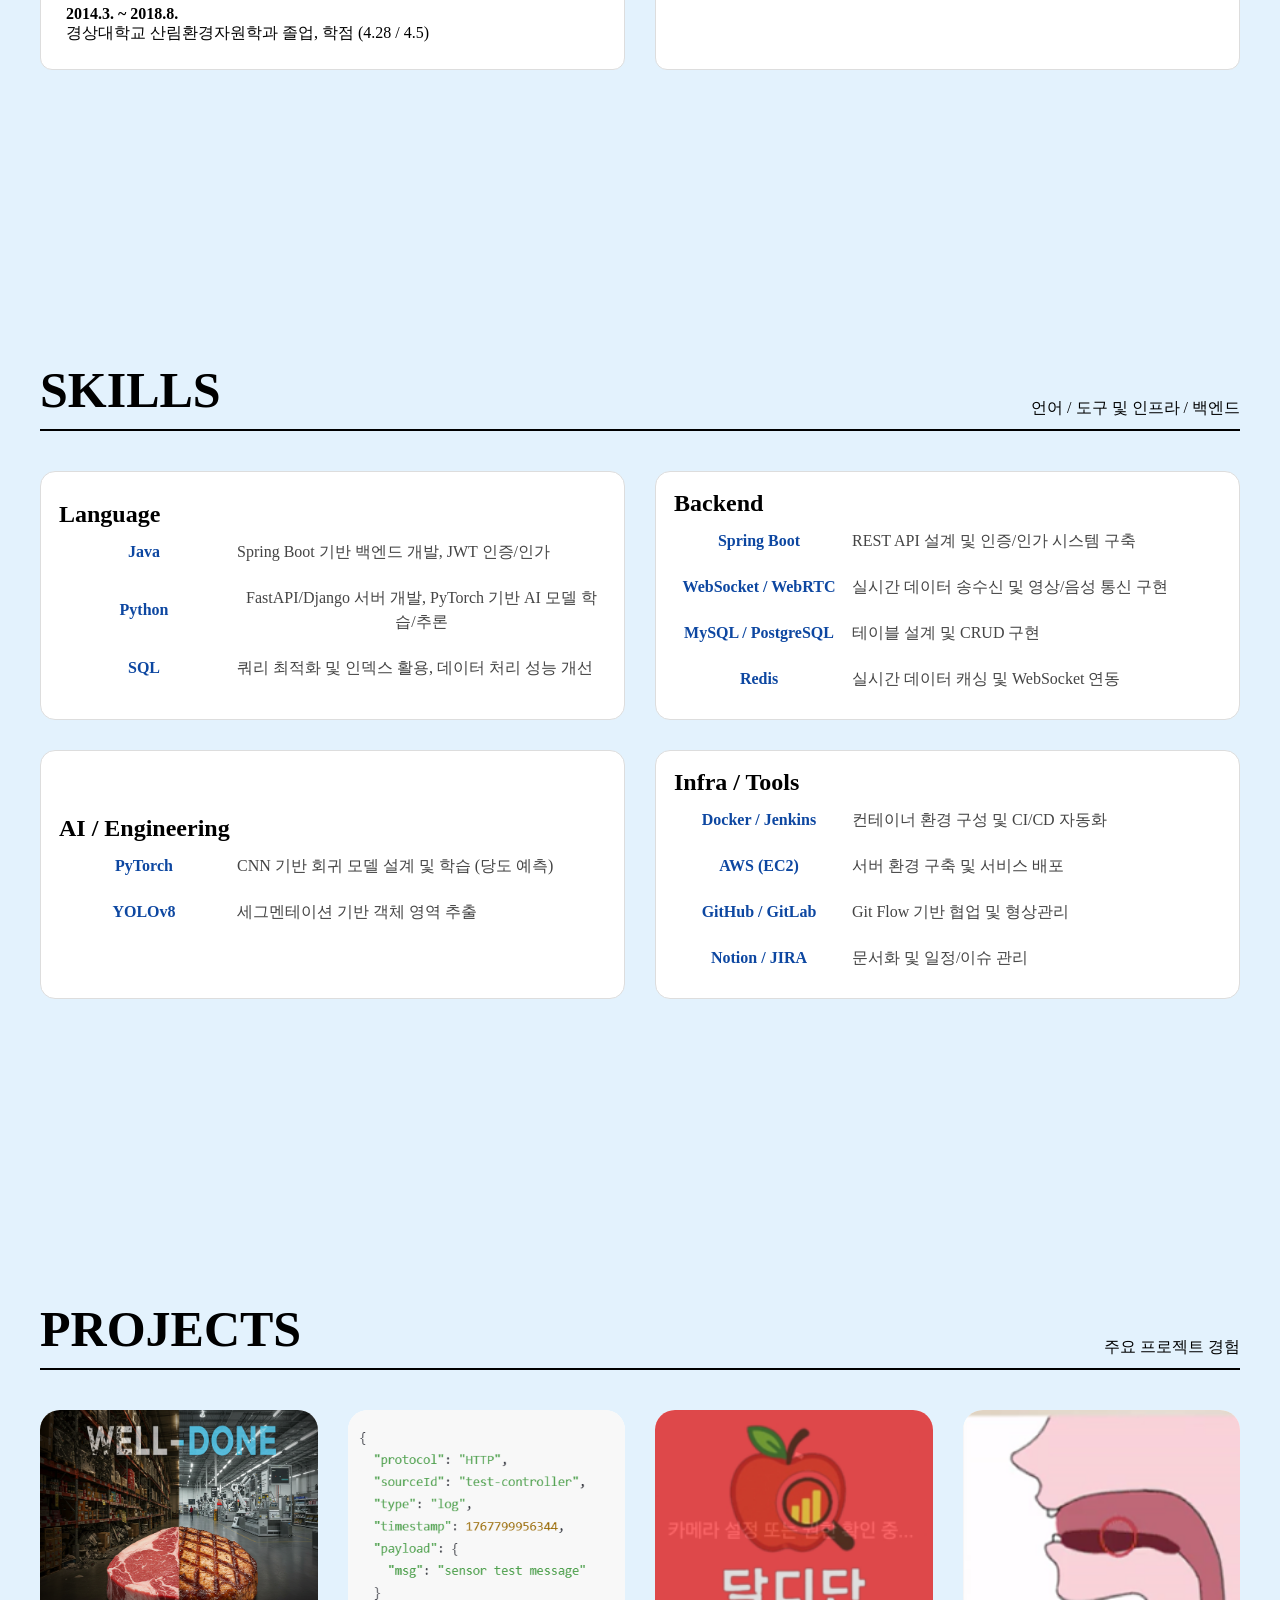
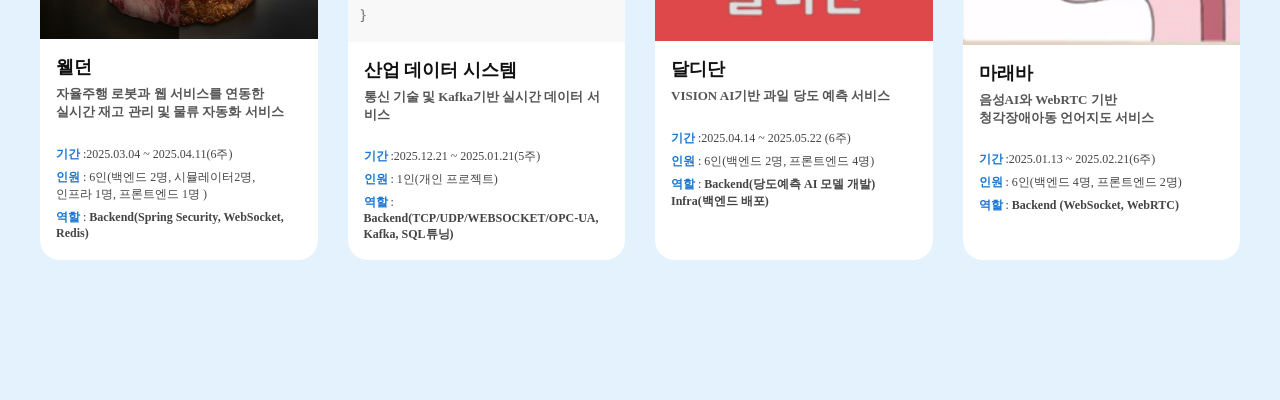
==== commit 15fcc283: "feat: skills 상세설명, 섹션 레이아웃 개선 및 정렬 문제 수정" ====
--- a/index.html
+++ b/index.html
@@ -171,94 +171,99 @@
         </div>
 
         <!-- 본문 -->
-        <div class="skill-view">
-          <div class="skill-grid">
-
-            <!-- Language -->
-            <div class="skill-card">
-                <h2>Language</h2>
-
-                <div class="skill-item">
-                  <!-- <img src="https://cdn.jsdelivr.net/gh/devicons/devicon@latest/icons/python/python-original.svg" /> -->
-                  <span>Python</span>
-                </div>
-
-                <div class="skill-item">
-                  <!-- <img src="https://cdn.jsdelivr.net/gh/devicons/devicon@latest/icons/java/java-original.svg" /> -->
-                  <span>Java</span>
-                </div>
-              </div>
-
-            <!-- Backend -->
-            <div class="skill-card backend">
-              <h2>Backend</h2>
-
-              <!-- 1줄 -->
-              <div class="skill-item">
-                <!-- <img src="https://cdn.jsdelivr.net/gh/devicons/devicon@latest/icons/spring/spring-original.svg" /> -->
-                <span>Spring Boot</span>
-              </div>
-
-              <div class="skill-item">
-                <!-- <img src="https://cdn.jsdelivr.net/gh/devicons/devicon@latest/icons/mysql/mysql-original.svg" /> -->
-                <span>MySQL</span>
-              </div>
-
-              <!-- 2줄 -->
-              <div class="skill-item">
-                <!-- <img src="https://cdn.jsdelivr.net/gh/devicons/devicon@latest/icons/redis/redis-original.svg" /> -->
-                <span>Redis</span>
-              </div>
-
-              <div class="skill-item">
-                <!-- <img src="https://cdn.jsdelivr.net/gh/devicons/devicon@latest/icons/postgresql/postgresql-original.svg" /> -->
-                <span>PostgreSQL</span>
-              </div>
-
-              <!-- 3줄 (혼자) -->
-              <div class="skill-item">
-                <span style="width: 20px;"></span> <!-- 아이콘 자리 맞추기 -->
-                <span>WebSocket / WebRTC</span>
-              </div>
-
-              <div class="skill-item empty"></div>
-            </div>
-
-            <!-- Tools -->
-            <div class="skill-card">
-              <h2>Tools & Infra</h2>
-
-              <!-- PyTorch -->
-              <div class="skill-item">
-                <!-- <img src="https://cdn.jsdelivr.net/gh/devicons/devicon@latest/icons/pytorch/pytorch-original.svg" /> -->
-                <span>PyTorch</span>
-              </div>
-              <div class="skill-item empty"></div>
-
-              <!-- Docker / Jenkins -->
-              <div class="skill-item">
-                <!-- <img src="https://cdn.jsdelivr.net/gh/devicons/devicon@latest/icons/docker/docker-original.svg" /> -->
-                <span>Docker</span>
-              </div>
-
-              <div class="skill-item">
-                <!-- <img src="https://cdn.jsdelivr.net/gh/devicons/devicon@latest/icons/jenkins/jenkins-original.svg" /> -->
-                <span>Jenkins</span>
-              </div>
-
-              <!-- Notion / JIRA -->
-              <div class="skill-item">
-                <!-- <img src="https://cdn.jsdelivr.net/gh/devicons/devicon@latest/icons/notion/notion-original.svg" /> -->
-                <span>Notion</span>
-              </div>
-
-              <div class="skill-item">
-                <!-- <img src="https://cdn.jsdelivr.net/gh/devicons/devicon@latest/icons/jira/jira-original-wordmark.svg" /> -->
-                <span>JIRA</span>
-              </div>
-            </div>
-
-          </div>
+ <div class="skill-view">
+  <div class="skill-grid">
+
+    <!-- Language -->
+<div class="skill-card">
+  <h2>Language</h2>
+
+  <div class="skill-item">
+    <span class="skill-name">Java</span>
+    <span class="skill-desc">Spring Boot 기반 백엔드 개발, JWT 인증/인가</span>
+  </div>
+
+  <div class="skill-item">
+    <span class="skill-name">Python</span>
+    <span class="skill-desc">FastAPI/Django 서버 개발, PyTorch 기반 AI 모델 학습/추론</span>
+  </div>
+
+  <div class="skill-item">
+    <span class="skill-name">SQL</span>
+    <span class="skill-desc">쿼리 최적화 및 인덱스 활용, 데이터 처리 성능 개선</span>
+  </div>
+</div>
+
+
+<!-- Backend -->
+<div class="skill-card">
+  <h2>Backend</h2>
+
+  <div class="skill-item">
+    <span class="skill-name">Spring Boot</span>
+    <span class="skill-desc">REST API 설계 및 인증/인가 시스템 구축</span>
+  </div>
+
+  <div class="skill-item">
+    <span class="skill-name">WebSocket / WebRTC</span>
+    <span class="skill-desc">실시간 데이터 송수신 및 영상/음성 통신 구현</span>
+  </div>
+
+  <div class="skill-item">
+    <span class="skill-name">MySQL / PostgreSQL</span>
+    <span class="skill-desc">테이블 설계 및 CRUD 구현</span>
+  </div>
+
+  <div class="skill-item">
+    <span class="skill-name">Redis</span>
+    <span class="skill-desc">실시간 데이터 캐싱 및 WebSocket 연동</span>
+  </div>
+</div>
+
+
+<!-- AI / Engineering -->
+<div class="skill-card">
+  <h2>AI / Engineering</h2>
+
+  <div class="skill-item">
+    <span class="skill-name">PyTorch</span>
+    <span class="skill-desc">CNN 기반 회귀 모델 설계 및 학습 (당도 예측)</span>
+  </div>
+
+  <div class="skill-item">
+    <span class="skill-name">YOLOv8</span>
+    <span class="skill-desc">세그멘테이션 기반 객체 영역 추출</span>
+  </div>
+</div>
+
+
+<!-- Infra / Tools -->
+<div class="skill-card">
+  <h2>Infra / Tools</h2>
+
+  <div class="skill-item">
+    <span class="skill-name">Docker / Jenkins</span>
+    <span class="skill-desc">컨테이너 환경 구성 및 CI/CD 자동화</span>
+  </div>
+
+  <div class="skill-item">
+    <span class="skill-name">AWS (EC2)</span>
+    <span class="skill-desc">서버 환경 구축 및 서비스 배포</span>
+  </div>
+
+  <div class="skill-item">
+    <span class="skill-name">GitHub / GitLab</span>
+    <span class="skill-desc">Git Flow 기반 협업 및 형상관리</span>
+  </div>
+
+  <div class="skill-item">
+    <span class="skill-name">Notion / JIRA</span>
+    <span class="skill-desc">문서화 및 일정/이슈 관리</span>
+  </div>
+    </div>
+
+  </div>
+
         </div>
         <div class="dots skill-dots">
           <span class="dot active" onclick="goSkillSlide(0)"></span>
@@ -301,7 +306,8 @@
               <div class="card-content">
                 <h3 class="project-title">웰던</h3>
                 <p class="project-desc">
-                  <b>실시간 재고 관리 및 물류 자동화 서비스</b>
+                  <b>자율주행 로봇과 웹 서비스를 연동한<br>
+                    실시간 재고 관리 및 물류 자동화 서비스</b>
                   <br />
                   <br />
                 </p>
--- a/css/style.css
+++ b/css/style.css
@@ -644,8 +644,9 @@
 
 
 .skill-card {
-  display: grid;
-  grid-template-columns: repeat(2, auto);
+  display: flex;
+  flex-direction: column;
+  align-items: flex-start; 
   justify-content: center;
   gap: 12px 20px;
 }
@@ -673,4 +674,39 @@
 .skill-item img {
   width: 24px !important;
   height: 24px !important;
+}
+.skill-item {
+  margin-bottom: 12px;
+  line-height: 1.5;
+}
+
+.skill-item b {
+  font-size: 14px;
+}
+@media (max-width: 768px) {
+  .skill-grid {
+    grid-template-columns: 1fr;
+  }
+}
+.skill-card {
+  width: 100%;        /* 이거 필수 */
+  box-sizing: border-box;
+}
+.skill-item {
+  display: flex;
+  
+  gap: 8px;
+  margin-bottom: 10px;
+}
+
+.skill-name {
+  white-space: nowrap;
+  min-width: 170px;
+  font-weight: 700;
+  color: #0D47A1;   /* 포인트 색 */
+
+}
+
+.skill-desc {
+  color: #444;
 }
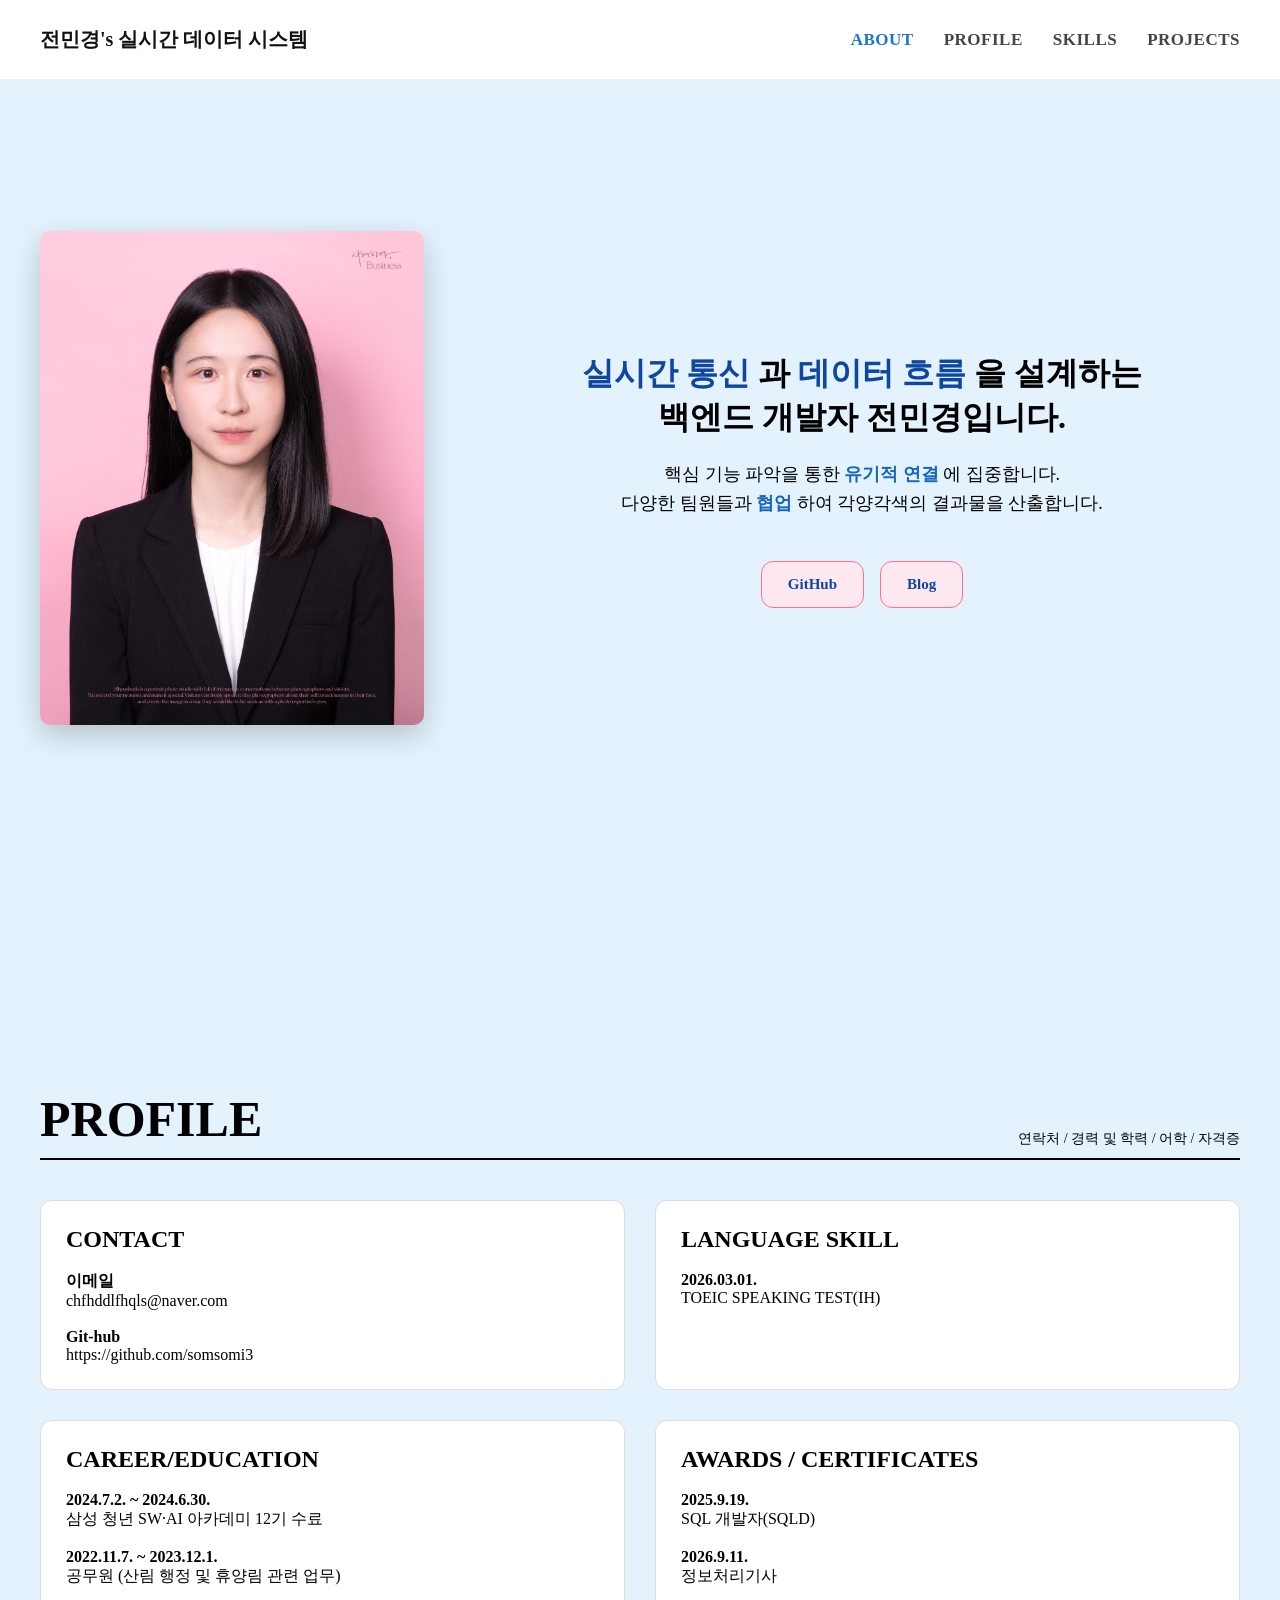
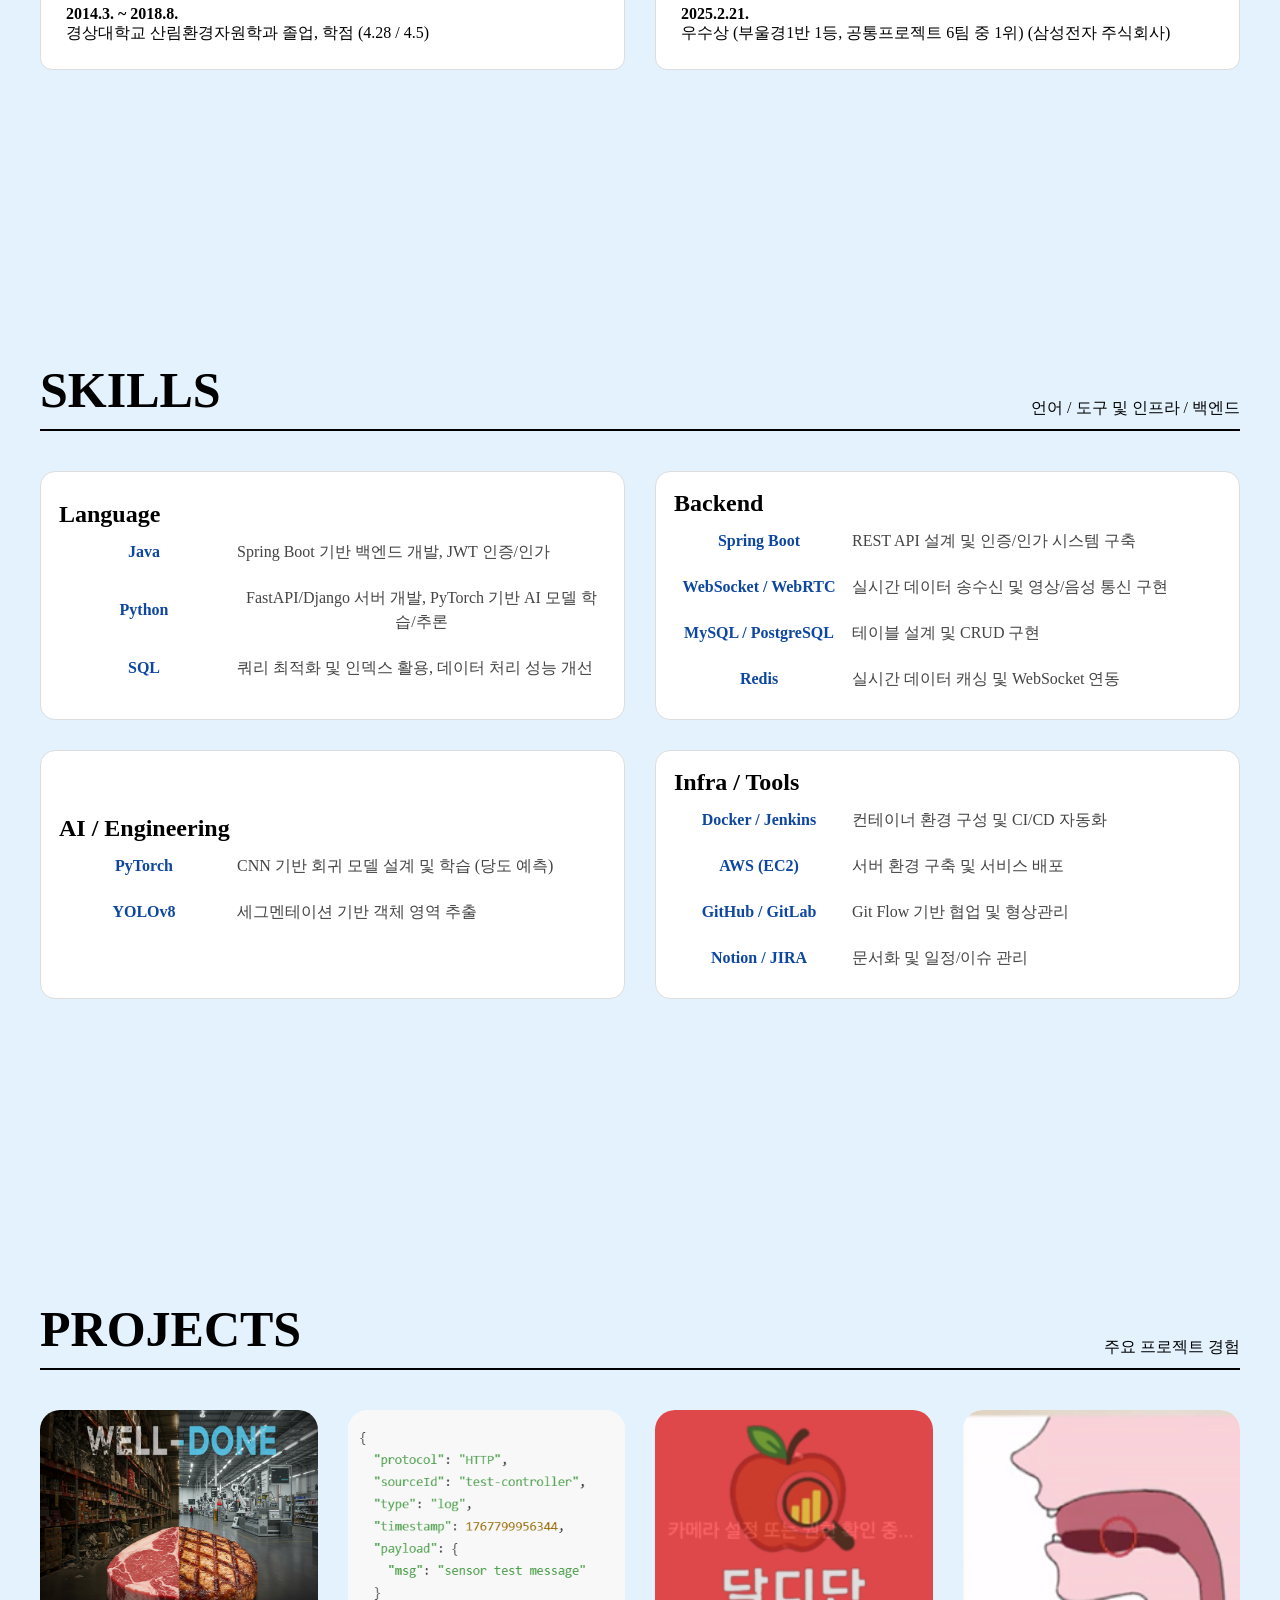
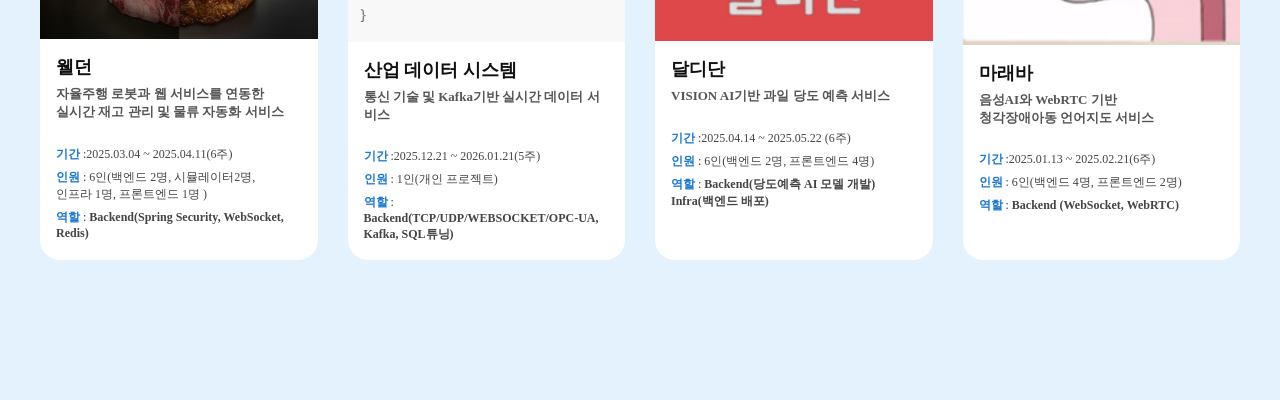
==== commit d374ff77: "feat: 어학 취득일자 수정 및 자격증 추가, kafka관련 내용 수정" ====
--- a/index.html
+++ b/index.html
@@ -93,7 +93,7 @@
               <h2>LANGUAGE SKILL</h2>
               <br />
               <p>
-                <b>2026.01.18.</b>
+                <b>2026.03.01.</b>
                 <br />
                 TOEIC SPEAKING TEST(IH)
               </p>
@@ -124,11 +124,19 @@
             <div class="block">
               <h2>AWARDS / CERTIFICATES</h2>
               <br />
+
               <p>
                 <b>2025.9.19.</b>
                 <br />
                 SQL 개발자(SQLD)
               </p>
+              <br />
+              <p>
+                <b>2026.9.11.</b>
+                <br />
+                정보처리기사
+              </p>
+
               <br />
               <p>
                 <b>2025.2.21.</b>
@@ -344,7 +352,7 @@
                 </p>
                 <p class="project-meta">
                   <span class="label">기간</span>
-                  :2025.12.21 ~ 2025.01.21(5주)
+                  :2025.12.21 ~ 2026.01.21(5주)
                 </p>
 
                 <p class="project-meta">
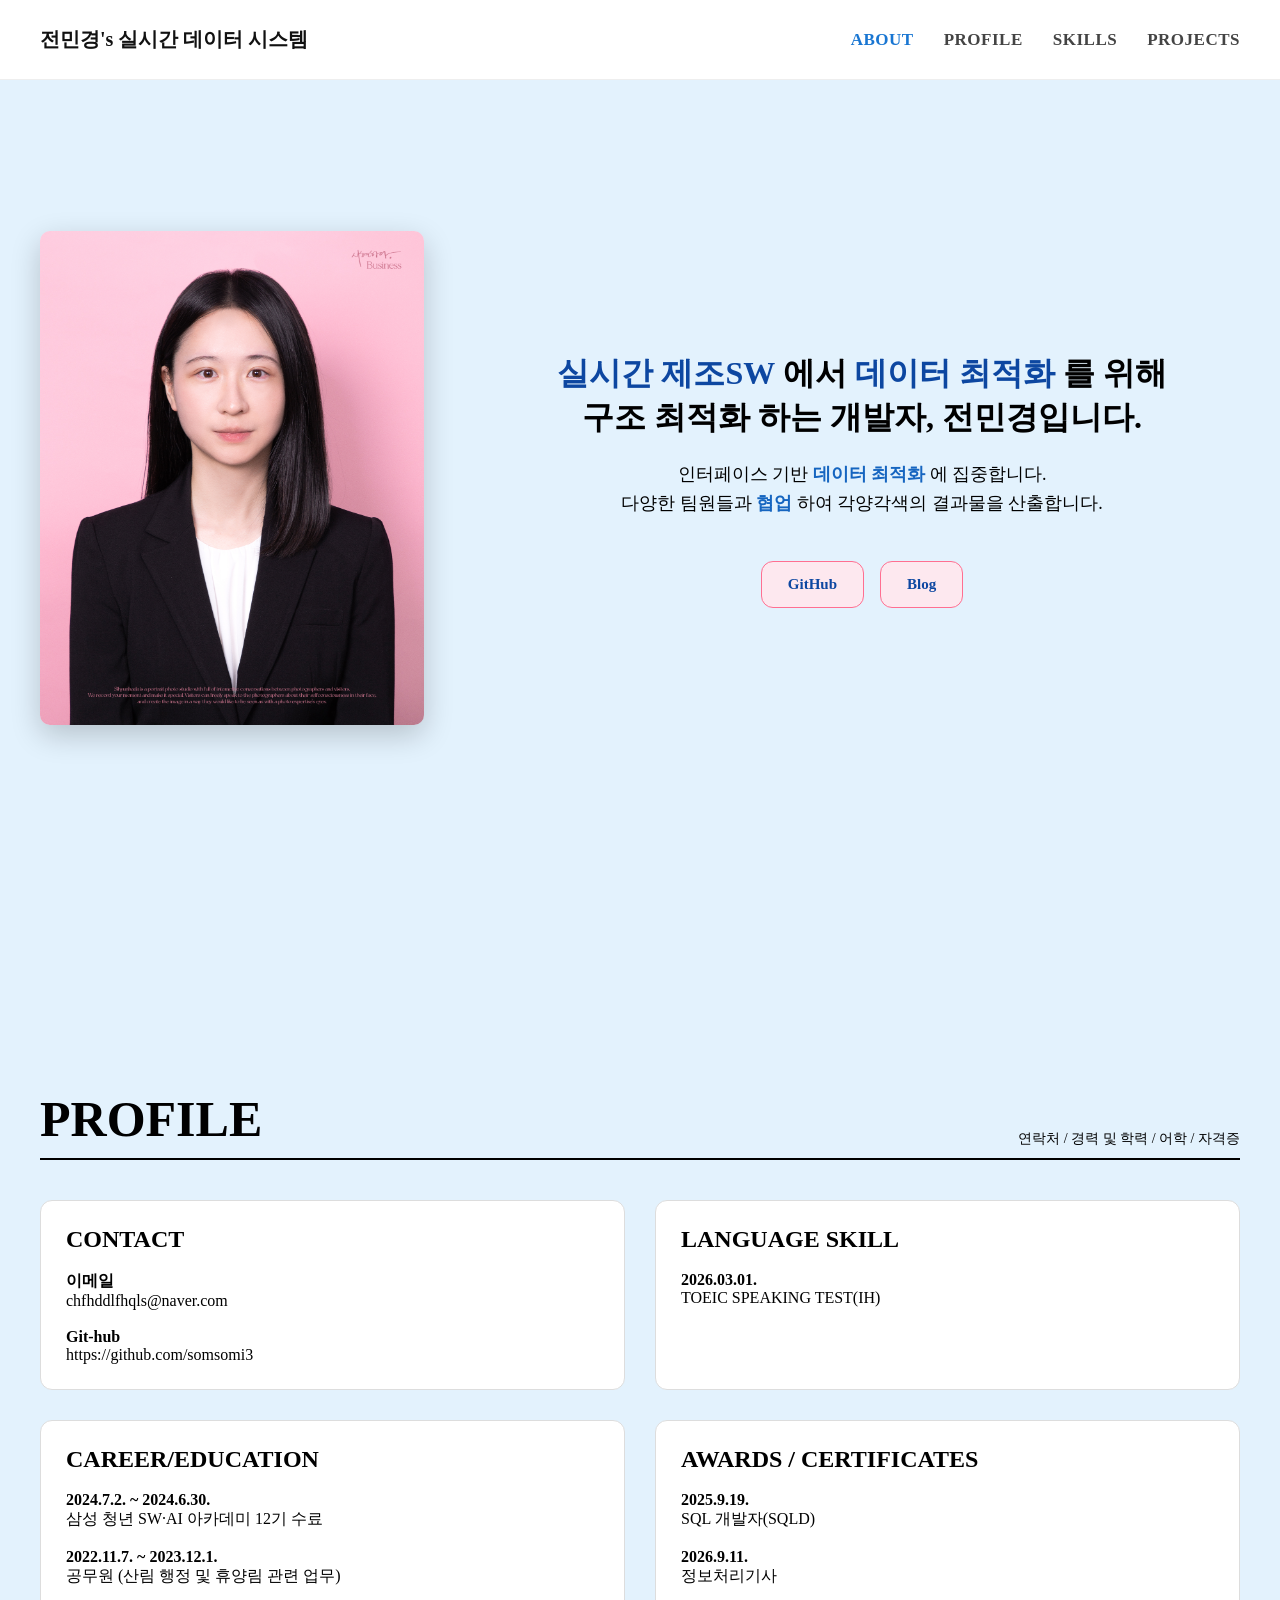
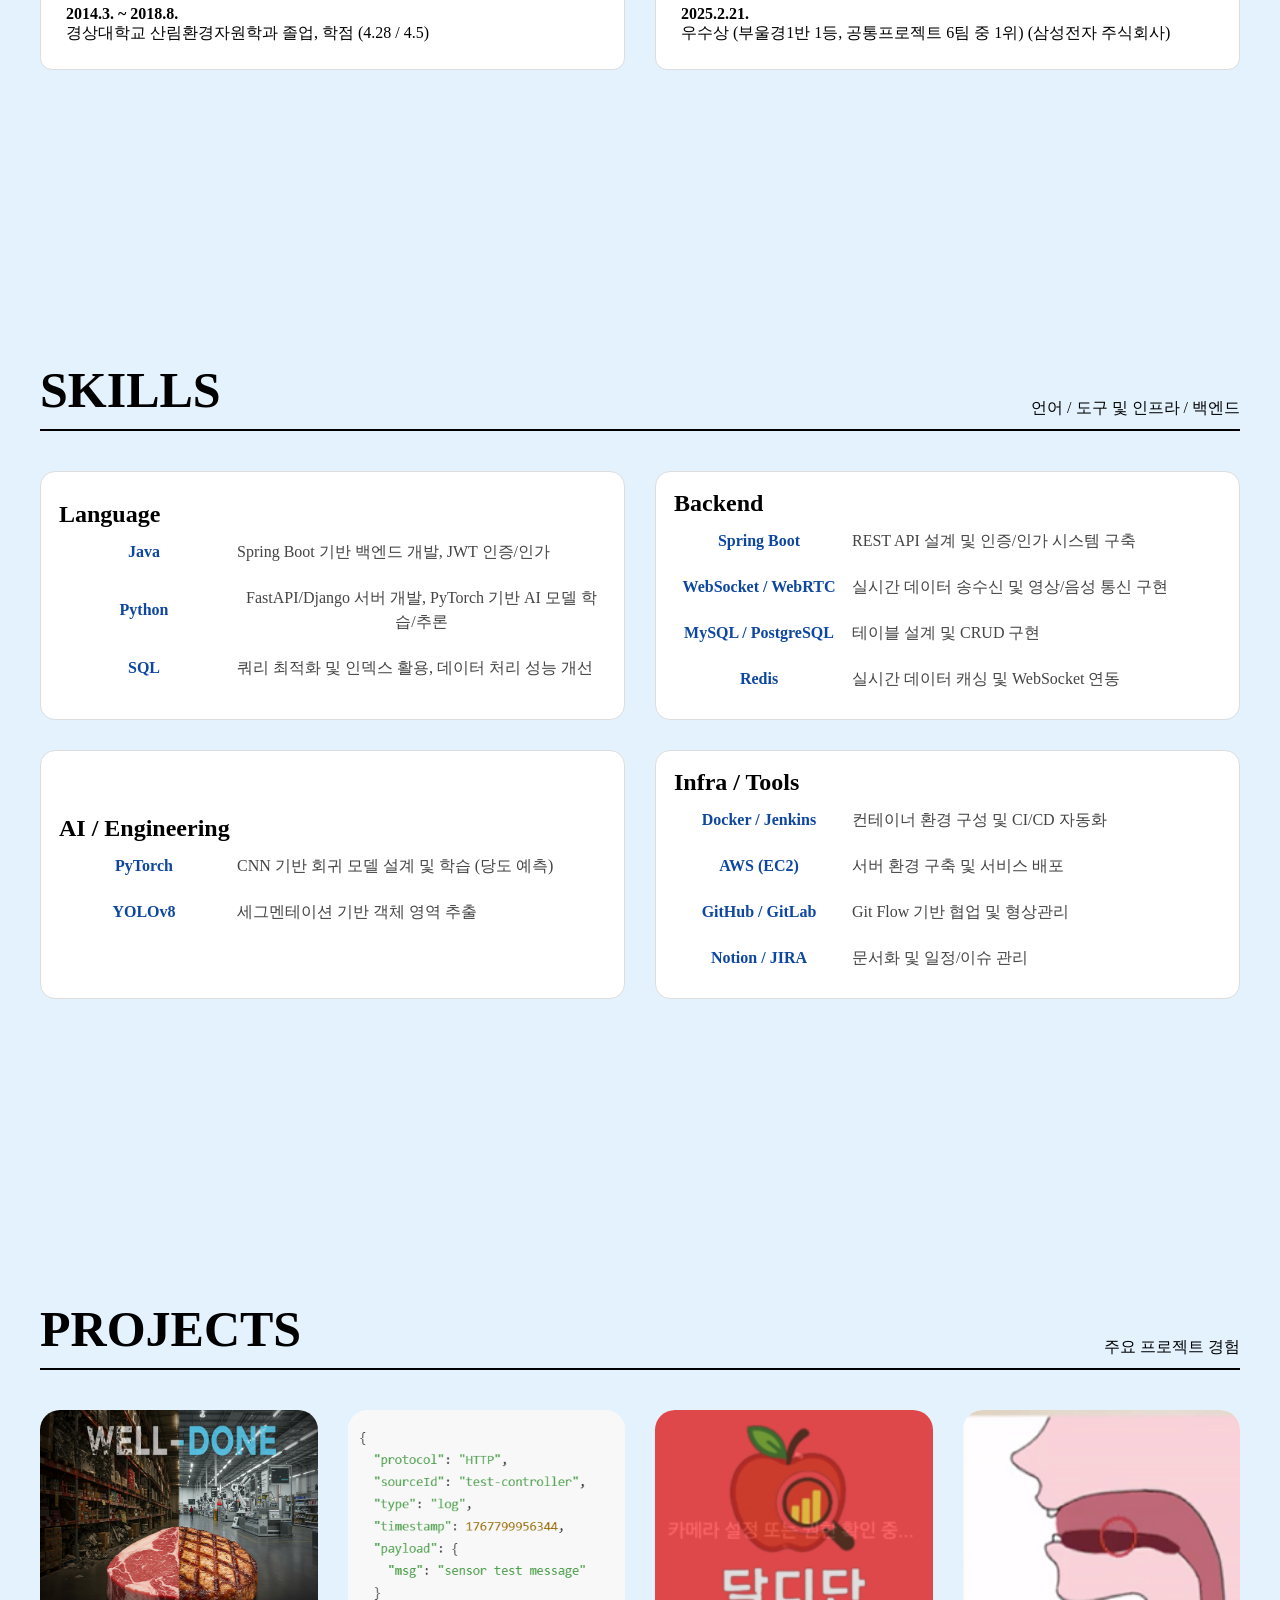
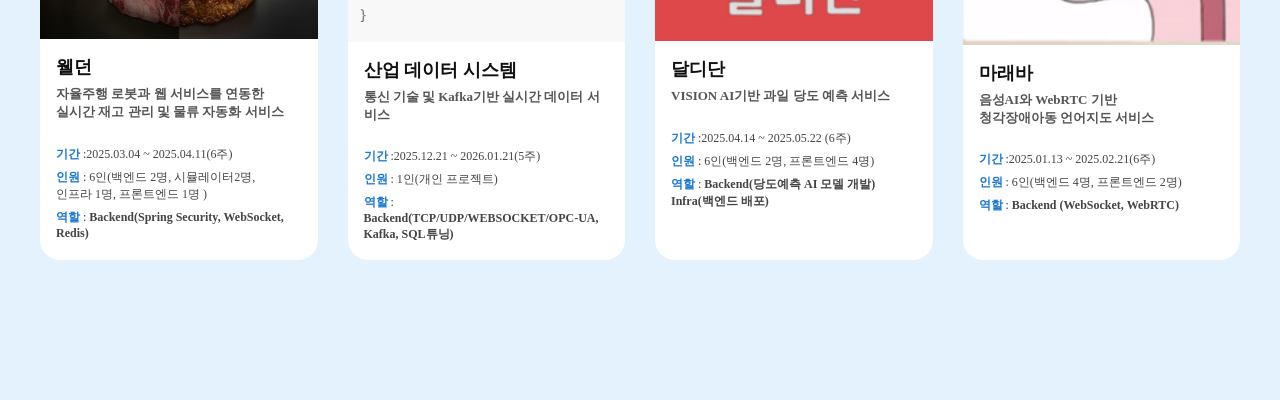
==== commit 8c52e2e6: "feat: 타이틀 수정" ====
--- a/index.html
+++ b/index.html
@@ -35,17 +35,17 @@
         <!-- 오른쪽 내용 -->
         <div class="profile-right">
           <h1>
-            <span class="highlight">실시간 통신</span>
-            과
-            <span class="highlight">데이터 흐름</span>
-            을 설계하는
+            <span class="highlight">실시간 제조SW</span>
+            에서
+            <span class="highlight">데이터 최적화</span>
+            를 위해
             <br />
-            백엔드 개발자 전민경입니다.
+            구조 최적화 하는 개발자, 전민경입니다.
           </h1>
 
           <p class="desc">
-            핵심 기능 파악을 통한
-            <span class="highlight-sub">유기적 연결</span>
+            인터페이스 기반
+            <span class="highlight-sub">데이터 최적화</span>
             에 집중합니다.
             <br />
             다양한 팀원들과
